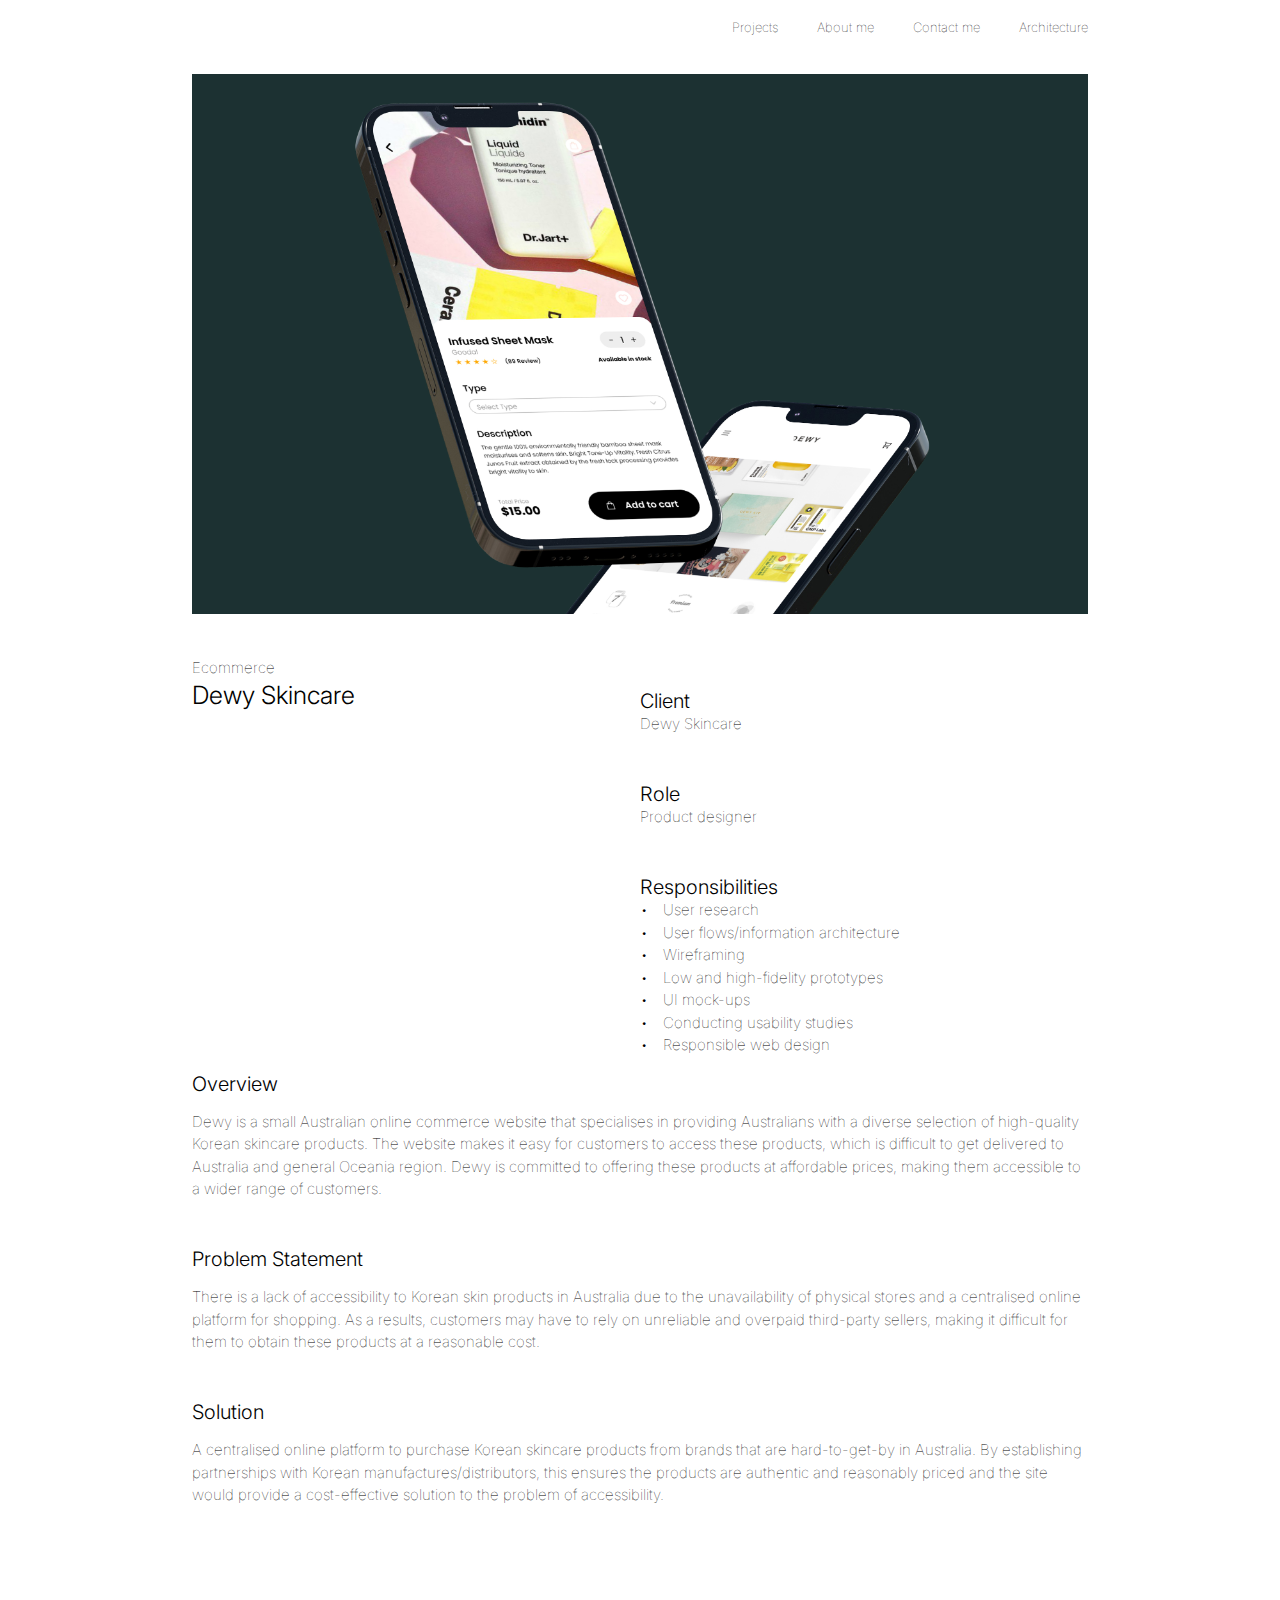
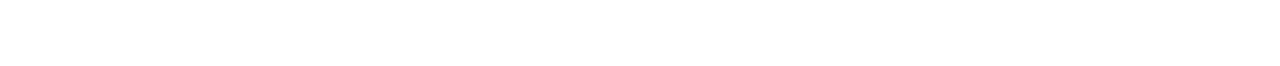
==== dewykit.html @ 4bdb8b80 "update" ====
<!DOCTYPE html>
<html lang="en">

<head>

    <!-- Google tag (gtag.js) --> <script async src="https://www.googletagmanager.com/gtag/js?id=G-XS6VM970KS"></script> <script>   window.dataLayer = window.dataLayer || [];   function gtag(){dataLayer.push(arguments);}   gtag('js', new Date());   gtag('config', 'G-XS6VM970KS'); </script>

    <link rel="icon" href="images/Favicon.png">
    <meta charset="UTF-8" />
    <meta http-equiv="X-UA-Compatible" content="IE=edge" />
    <meta name="viewport" content="width=device-width, initial-scale=1.0" /> 
	<link rel="stylesheet" type="text/css" href="css/style.css" /> 

    <title>Dewy</title>

	<div class="navicon">
		<a href="index.html#project">Projects</a>&emsp;&emsp;&emsp;<a href="index.html#about">About me</a>&emsp;&emsp;&emsp;<a href="index.html#contact">Contact me</a>&emsp;&emsp;&emsp;<a href="https://www.lilyseo.net" target="_blank">Architecture</a>
	  </div>

</head>

<style>
	 .image {
        background-image: url('images/banner 1.jpg');
        background-size: cover;
		background-position: center;
		background-attachment: fixed;
        width: 70vw;
        height: 60vh;
		margin-top: 3%;
		margin-right: 15%;
		margin-bottom: 0%;
		margin-left: 15%;
      }
</style>

	
		<div class="image">
		</div>
		
		<div class="container">
			<div class="column">
				<p style="margin-bottom: 0;">Ecommerce</p>
				<h5 style="margin-top: 0;">Dewy Skincare</h5>
			</div>

			<div class="column">
				<h6 style="margin-bottom: 0;">Client</h6>
				<p style="margin-top: 0;">Dewy Skincare</p>
				<h6 style="margin-bottom: 0;">Role</h6>
				<p style="margin-top: 0;">Product designer</p>
				<h6 style="margin-bottom: 0;">Responsibilities</h6>
				<p style="margin-top: 0;">•&emsp;User research<br>
				•&emsp;User flows/information architecture<br>
				•&emsp;Wireframing<br>
				•&emsp;Low and high-fidelity prototypes<br>
				•&emsp;UI mock-ups<br>
				•&emsp;Conducting usability studies<br>
				•&emsp;Responsible web design</p>
			</div>
	
	<h6 style="margin-bottom: 0;">Overview</h6>
	<p>Dewy is a small Australian online commerce website that specialises in providing Australians with a diverse selection of high-quality Korean skincare products. The website makes it easy for customers to access these products, which is difficult to get delivered to Australia and general Oceania region. Dewy is committed to offering these products at affordable prices, making them accessible to a wider range of customers.</p>
	
	<h6 style="margin-bottom: 0;">Problem Statement</h6>
	<p>There is a lack of accessibility to Korean skin products in Australia due to the unavailability of physical stores and a centralised online platform for shopping. As a results, customers may have to rely on unreliable and overpaid third-party sellers, making it difficult for them to obtain these products at a reasonable cost.</p>

	<h6 style="margin-bottom: 0;">Solution</h6>
	<p>A centralised online platform to purchase Korean skincare products from brands that are hard-to-get-by in Australia. By establishing partnerships with Korean manufactures/distributors, this ensures the products are authentic and reasonably priced and the site would provide a cost-effective solution to the problem of accessibility.</p>

	<br>
	<br>
	<!-- <button id="see-more-btn">Read more</button> -->
	<div id="hidden-content" style="display: none;">
	
	<h6>Design Process</h6>
	<br>
	<img src="images/Design process part 1.svg" alt="Design process part 1">
	<br>
	<br>
	<br>
	
	<div class="column">
		<h6>Problem Statement</h6>
		<p>There is a lack of accessibility to Korean skin products in Australia due to the unavailability of physical stores and a centralised online platform for shopping. As a results, customers may have to rely on unreliable and overpaid third-party sellers, making it difficult for them to obtain these products at a reasonable cost.</p>
		<br>
		<br>
	</div>
	
	<div class="column">
		<h6><br></h6>
		<p><b>01</b>&emsp;Low accessibility for typical users<br>
		<b>02</b>&emsp;High cost<br>
		<b>03</b>&emsp;Inefficient methodology<br>
		</p>
	</div>

	<br clear=left>
	
	<div class="column">
		<h6>Solution</h6>
		<p>A centralised online platform to purchase Korean skincare products from brands that are hard-to-get-by in Australia. By establishing partnerships with Korean manufactures/distributors, this ensures the products are authentic and reasonably priced and the site would provide a cost-effective solution to the problem of accessibility.</p>
		<br>
		<br>
	</div>
	
	<div class="column">
		<h6><br></h6>
		<p><b>01</b>&emsp;Centralised online platform<br>
		<b>02</b>&emsp;Disintermediation for cost efficiency<br>
		<b>03</b>&emsp;Creating easy to navigate online platform<br>
		</p>
	</div>

	<br clear=left>
	
	<div class="column">
		<h6>Identifying User Typology</h6>
		<p>The team at Dewy has identified that <mark>skincare can be overwhelming for those who are new to it, or a luxury to those super busy as it requires a significant amount of time and effort to research and purchase the appropriate products</mark> for one’s specific skin types and needs. Additionally, the sheer amount of information and skincare hacks online can be confusing and make it difficult to determine the best products for the individual’s skin type and needs. In addition to the effort required to find the right skincare products, there have been reports of hazardous ingredients in some products, making it difficult for the general public to identify which products are safe to use. This adds an extra layer of concern for those who are looking to start a skincare routine or switch to new products. 
		<br>
		<br>
	</div>

	<div class="column">
		<h6>Identifying Business Market</h6>
		<p>To address the problem identified, the team at Dewy developed <mark>a subscription base service that delivers customised boxes with 7 different sheet masks to the customer’s door each month.</mark> The service includes a self-diagnosis system in the form of a quiz to help customers determine their skin type and ensure they receive the most appropriate products. This way, the customers can enjoy trying new products each month without having to spend time researching and purchasing them individually.</p>
	</div>

	<br clear=left>

	<br>
	<br>

	<h6>Direct Competitive Analysis</h6>

	<div class="column">
		<p><b>Facetory</b><p>
		<p>Facetory began their business providing subscription services of their 'mystery boxes' with Korean skincare products. The brand has grown to manufacturing their own products and collaborating with other brands since. Now, Facetory products are on the shelves of Target in America.</p>
	</div>

	<div class="column">
		<p><b>SWOT analysis</b><p>
		<p><b>S</b>&emsp;Strong market share in their niche subsection (Korean sheet masks);<br>
		<b>W</b>&emsp;Lack of variety in products offered due to their niche concentration in sheet masks;<br>
		<b>O</b>&emsp;International expansion;<br>
		<b>T</b>&emsp;Low barrier of entry.<br>
		<p><b>Key Features</b><p>
		<p>✓&emsp;Subscription boxes<br>
		✓&emsp;Skin type quiz<br>
		✓&emsp;Sheet mask collections<br>
	</div>

	<br clear=left>
	
	<br>
	<br>

	<h6>Indirect Competitive Analysis</h6>

	<div class="column">
		<p><b>Innisfree Australia</b><p>
		<p>Innisfree is a Korean cosmetic brand popular for its affordability and for its' aseptic ingredients and image. The brand being launched by the largest skincare and cosmetic company of Korea, the brand offers variety of skincare products, such as sheet masks and face cream.</p>
	</div>

	<div class="column">
		<p><b>SWOT Analysis</b><p>
		<p><b>S</b>&emsp;Globally recognised brand;<br>
		<b>W</b>&emsp;Relatively short history compared to other global competitors;<br>
		<b>O</b>&emsp;Expansion via the trends of K-beauty in social media in younger generations;<br>
		<b>T</b>&emsp;Rapid growth/development of similar brands.<br>
		<p><b>Key Features</b><p>
		<p>✓&emsp;Global physical retail stores<br>
		✓&emsp;Member-only offers<br>
		✓&emsp;Brand collaborations<br>
		✓&emsp;Online exclusive sets<br>
	</div>

	<br clear=left>
	<br>
	<br>
	
	<h6>Dewy's business market position</h6>
	<p>Dewy takes a business position learning from the Facetory's model. Dewy targets customers in Australia and New Zealand by focusing on marketing through social media platforms such as TikTok and Instagram. While Korean beauty brands Innisfree and Tony Moly have already entered the Australian market, <mark>Dewy believes that the market is still not saturated and sees an opportunity to establish a presence in the region.</mark></p>
	<br>
	<br>
	
	<h6>User Persona</h6>
	<br>

	<div class="column">
	<h4>"The constant influx of new trends and tips in skincare has made it difficult for me to navigate the market. I am looking for a simple and straightforward solution."</h4>
	</div>
	<div class="column">
	<img src="images/user-image-1.jfif" alt="User persona">
	<br>
	<br>
	<h6>Socio-demographic Information</h6>
	<p><b>Name</b>&emsp;Lucia dela Cruz<br>
	<b>Age</b>&emsp;27<br>
	<b>Relationship</b>&emsp;Single<br>
	<b>Education</b>&emsp;B.Commerce<br>
	<br>
	<h3>Professional Background</h3>
	<p><b>Occupation</b>&emsp;Full-time consultant<br>
	<b>Income</b>&emsp;70k annual<br></p>
	<br>
	<h3>User Environment</h3>
	<p><b>Location</b>&emsp;Her office/during the daily commute<br>
	<b>Device</b>&emsp;Mobile phone/laptop<br>
	<br>

	<h6>Pain Points</h6>
	<p>- Having to cross-check many different apps and websites to find specific sheet mask she is looking for.<br>
	- Wasted time due to some popular products/brands inaccessible from Australia.<br>
	- Inconvenient shipping process from overseas.</p>
	<br>
	<h3>Typical and Critical Scenarios</h3>
	<p><b>Typical</b>&emsp;I cope with work-related stress by practicing simple skincare routines during my free time. As a full-time employee, my schedule is limited. I am looking for a service that understands my needs and can provide personalised recommendations.<br>
	<b>Critical</b>&emsp;I tend to look for alternative options when a shop does not sell products in a reasonable quantity for my use, or when there is ambiguity about what I am purchasing. I prefer clarity and specificity when shopping.<br></p>
	<br>
	</div>
	<br clear=left>
	<br>
	<br>

	<h6>Design Process</h6>
	<br>
	<img src="images/Design process part 2.svg" alt="Design process part 2">
	<br>
	<br>
	<br>

	<h6>Information Architecture</h6>
	<br>
	<img src="images/Dewy-IA.svg" alt="Information Architecture">
	<br>
	<br>

	<h6>UX Laws</h6>
	<div class="column">
	<p><b>Fitts's Law</b></p>
	<img src="images/Fitts law.svg" alt="Fitts's Law">
	<br><br>
	<p>The smaller your target area is, the longer it takes the user to perform that action based on the distance/size ratio.</p>
	</div>

	<div class="column">
	<p><b>Millers's Law</b></p>
	<img src="images/Millers law.svg" alt="Miller's Law">
	<p>Display information in chunks, this way it is manageable to users to remember what they consumed.</p>
	</div>
	<br>

	<div class="column">
	<br>
	<p><b>Von Restorff Effect</b></p>
	<img src="images/Von Restorff Effect.svg" alt="Von Restorff Effect">
	<br><br>
	<p>Highlight elements like Call to Action (CTA) to stand out from the rest of the design, it's easily noticeable by user.</p>
	</div>
	
	<div class="column">
	<p><b>Jakob's Law</b></p>
	<img src="images/Jakobs Law.svg" alt="Jackob's Law">
	<br><br>
	<p>For instance think how Amazon, myntra and most of the ecommerce sites behave. They follow similar patterns, similar checkout processes most of the models are almost same. This way the user will focus on their task rather than learning new models.</p>
	</div>
	
	<br clear="left">
	<h6>Low Fidelity Wireframing</h6>
	<br>
	<img src="images/Low-fi wireframe.svg" class="img-responsive" alt="Wireframing">
	<br>
	<br>
	<h6>UI grid and considerations</h6>
	<p><b>Desktop Resolutions</b></p> 
	<br>
	<img src="images/UI Grid.svg" alt="UI systems">
	<br>
	<br>
	<br>
	<p>Using multicolumn grid, using regulated spacing system create distinctive categorised features of the website, showing the hero image/information as the initial focal point, the vector line leads the eye down to the action button and more information about the brand/products.</p>
	<br>
	<p><b>Mobile Resolutions</b></p>
	<br>
	<img src="images/UI Grid mobile.svg" class="img-responsive" alt="UI systems">
	<br>
	<br>
	<p>Studying the relationship between the user's thumb and the ease of accessibility of the screen is studied. Whilst there are other methods of holding a mobile device, this particular style is the most commonly used with compromises in the 'thumb zone'. Area is highlighted for optimal placing for any action or directory buttons.</p>
	<br>
	<h6>High Fidelity Mock-up</h6>
	<br>
	<img src="images/UI Grid 3 - hifi mobile.svg" class="img-responsive" alt="Mock-up">
	<br>
	<br>
	<p>The accessibility study shown previously of the thumb zone was used to locate action buttons and used grids to ensure the consistency in the UI, as well as to establish a clear hierarchy throughout the page.</p>
	<br>
	<div class="column">
	<h6>Reflection</h6><br>
	<p>In reflection on the Dewy project, I learned the importance of understanding the user and their needs. Through conducting the user research, I was able to gain valuable insight into the target audience's pain points and preferences. This helped inform my design decisions and ensured that the final product was user-centered. Additionally, iterating and validating my designs through prototyping and testing allowed me to gather feedback and make improvements to the user experience.<br>
	<br>I realised the importance of usability in creating the navigation intuitive ensuring that all aspect of the product are taken into consideration. One of the most important takeaways from this project was that focusing on the <mark>user and their needs has a direct correlation with sales rate. By understanding the target audience and designing a user-centered product, it will lead to increased satisfaction and a likelihood of them making a purchase. </mark>
	</p>
	</div>
	<div class="column">
	<h6>Key Takeaways</h6><br>
	<p>•&emsp;Conduct thorough user research to gain insight into the target audience's needs, wants and pain points, to inform the design decisions to ensure the final product is user-centered.<br>
	•&emsp;Use prototyping and testing to validate design decisions and gather feedback.<br>
	•&emsp;Continously gather feedback and use it to imporve the product even after the product has been launched.<br>
	</p>
	</div>
</div>

</div>

<br clear="left">

<br>
<br>
<br>
<br>
<br>

</section>

<!-- Footer section
================================================== -->
<footer>

</footer>

<!-- Javascript 
================================================== -->


</body>
</html>
---- css/style.css ----
@import url('https://fonts.googleapis.com/css2?family=Inter:wght@300;500;700&display=swap');
@import url('https://fonts.googleapis.com/css2?family=Roboto+Slab:wght@400&display=swap');

.navicon {
  padding-right: 15%;
  padding-top: 1.5%;
  display: flex;
  justify-content: flex-end;
  font-family: 'Inter', sans-serif;
  font-weight: 100;
  font-size: 13px;
  max-width: 85%;
  margin: 0 auto;
  z-index: 999;
  left: 0; /* set the left edge of the element to the left edge of the viewport */
  width: 100vw; /* set the width of the element to 100% of the viewport width */
}

.navicon a {
  text-decoration: none;
  color: #000;
}


.context {
  display: relative;
  margin-left: 15%;
  margin-right: 15%;
}

body {
  height: auto;
    width: 100vw;
    background-color: #fff;
    margin: 0rem;
    overflow-x: hidden;
  }

.container {
  margin-left: 15%;
  margin-right: 15%;
  margin-top: 0%;
}

/* font typologies */

h1 {
  color: #000;
  font-size: 14px;
  font-family: 'Inter', sans-serif;
  font-weight: 300;
}

h1:hover {
  color: #f6f6ea;
  scale: 200%
}

h2 {
  color: #000;
  font-size: 12px;
  font-family: 'Inter', sans-serif;
  font-weight: 300;
}

h3 {
  color: #000;
  font-family: 'Inter', sans-serif;
  font-weight: 100;
  font-size: 15px;
}


/* magic font */

:root {  
  --purple: rgb(122, 164, 168);
  --violet: rgb(114, 105, 187);
  --pink: rgb(173, 150, 161);
}

@keyframes background-pan {
  from {
    background-position: 0% center;
  }
  
  to {
    background-position: -200% center;
  }
}

@keyframes scale {
  from, to {
    transform: scale(0);
  }
  
  50% {
    transform: scale(1);
  }
}

@keyframes rotate {
  from {
    transform: rotate(0deg);
  }
  
  to {
    transform: rotate(180deg);
  }
}

h4 {
  color: #000;
  font-family: 'Inter', sans-serif;
  font-size: 21px;
  font-weight: 400;
}

h4 > .magic {
  display: inline-block;
  position: relative;
}

h4 > .magic > .magic-star {
  --size: clamp(20px, 1.5vw, 30px);
  
  animation: scale 700ms ease forwards;
  display: block;
  height: var(--size);
  left: var(--star-left);
  position: absolute;
  top: var(--star-top);
  width: var(--size);
}

h4 > .magic > .magic-star > svg {
  animation: rotate 5000ms linear infinite;
  display: block;
  opacity: 0.7;
}

h4 > .magic > .magic-star > svg > path {
  fill: var(--violet);
}

h4 > .magic > .magic-text {
  animation: background-pan 8s linear infinite;
  background: linear-gradient(
    to right,
    var(--purple),
    var(--violet),
    var(--pink),
    var(--purple)
  );
  background-size: 200%;
  -webkit-background-clip: text;
  -webkit-text-fill-color: transparent;
  white-space: nowrap;
}

h5 {
  color: #000;
  font-family: 'Inter', sans-serif;
  font-weight: 300;
  font-size: 25px;
}

h6 {
  color: #000;
  font-family: 'Inter', sans-serif;
  font-weight: 300;
  font-size: 20px;
}

p {
  color: #000;
  font-family: 'Inter', sans-serif;
  font-weight: 100;
  font-size: 15px;
  line-height: 1.5;
}

mark {
  color: #000;
  background-color: #d9ff00;
}

.external-link {
  text-decoration: none;
}

/* project content */

.column {
	float: left; 
	width: 45%;
  margin-top: -2%;
	margin-right: 5%;
}

section {
  min-height: 100vh;
  width: 100vw;
  position: relative;
}

@media only screen and (max-width: 800px) {

.navicon {
  display:none;
}

html, body {
  max-width: 100%;
  overflow-x: hidden;
}

 h4 {
  font-size: 1.3rem;
 }

  .column {
    width: 100%;
  }

}


/* scroll indicator */

.scroll-indicator {
  width: 40px;
  height: 60px;
  transform: scale(0.55);
  border: 1.5px solid var(--purple);
  border-radius: 50px;
  position: relative;
  box-shadow: 0px 0px 20px -5px var(--purple);
}

.scroll-indicator::before {
  content: '';
  position: absolute;
  top: .5em;
  left: 50%;
  width: 9px;
  height: 9px;
  background-color: var(--purple);
  border-radius: 50%;
  transform: translate(-50%, 0);
  animation: scrollAnim 1.8s .5s infinite ease-in;
  box-shadow: 0px 0px 20px -5px var(--purple);
}

@keyframes scrollAnim {
  0% {
    transform: translate(-50%, 0) rotateX(0);
    opacity: 0;
  }

  5% {
    opacity: .5;
  }

  15% {
    opacity: 1;
  }

  90%,
  100% {
    opacity: 0;
  }

  100% {
    transform: translate(-50%, 30px) rotateX(30deg);
  }
}

arrow down

html body [data-ca3_iconfont="ETmodules"]::before {
    font-family: "ETmodules";
}
[data-ca3_icon]::before {
    font-weight: normal;
    content: attr(data-ca3_icon);
}

.ca3-scroll-down-arrow {
	background-image: url([data-uri]);
	background-size: contain;
	background-repeat: no-repeat;
}

.ca3-scroll-down-link {
  cursor:pointer;
	height: 60px;
	width: 80px;
	margin: 0px 0 0 -40px;
	line-height: 60px;
	position: absolute;
	left: 50%;
	bottom: 0px;
	color: #FFF;
	text-align: center;
	font-size: 70px;
	z-index: 100;
	text-decoration: none;
	text-shadow: 0px 0px 3px rgba(0, 0, 0, 0.4);

	-webkit-animation: ca3_fade_move_down 2s ease-in-out infinite;
	-moz-animation:    ca3_fade_move_down 2s ease-in-out infinite;
	animation:         ca3_fade_move_down 2s ease-in-out infinite;
}


/*animated scroll arrow animation*/
@-webkit-keyframes ca3_fade_move_down {
  0%   { -webkit-transform:translate(0,-20px); opacity: 0;  }
  50%  { opacity: 1;  }
  100% { -webkit-transform:translate(0,20px); opacity: 0; }
}
@-moz-keyframes ca3_fade_move_down {
  0%   { -moz-transform:translate(0,-20px); opacity: 0;  }
  50%  { opacity: 1;  }
  100% { -moz-transform:translate(0,20px); opacity: 0; }
}
@keyframes ca3_fade_move_down {
  0%   { transform:translate(0,-20px); opacity: 0;  }
  50%  { opacity: 1;  }
  100% { transform:translate(0,20px); opacity: 0; }
}
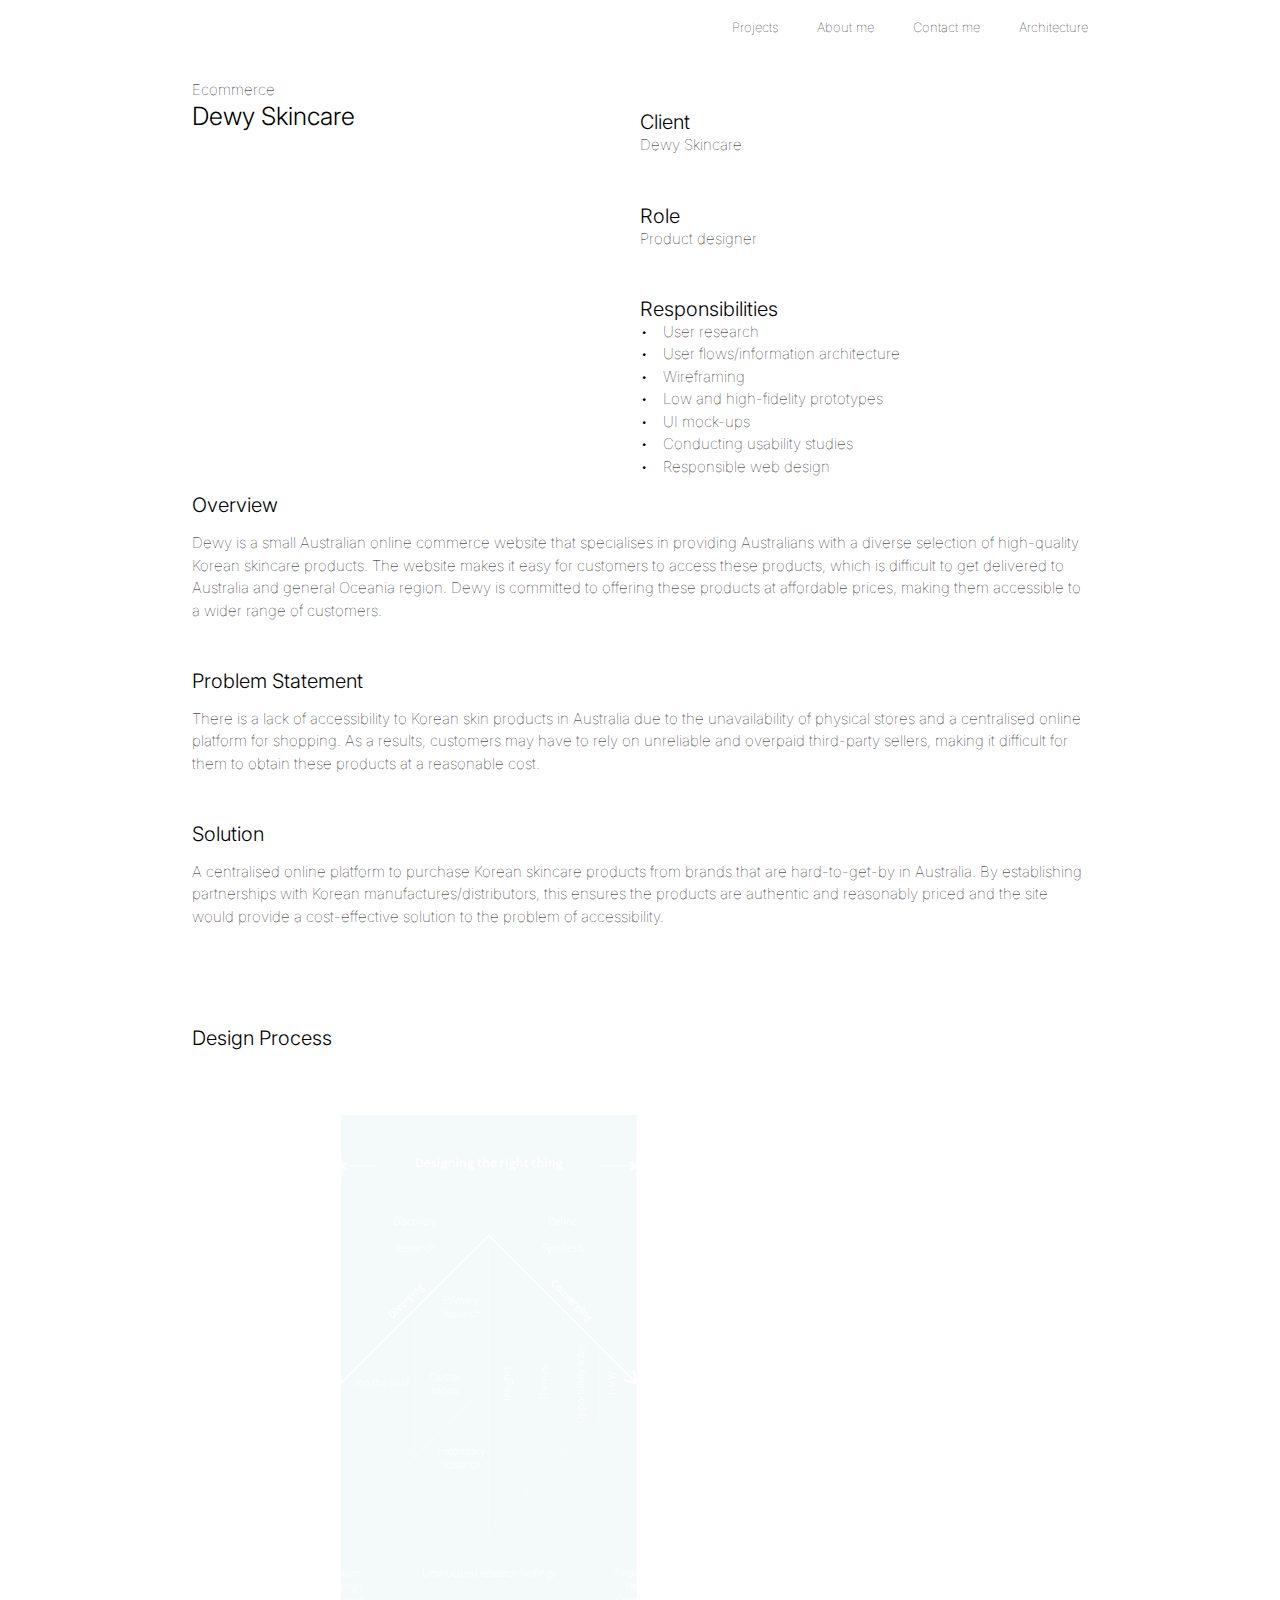
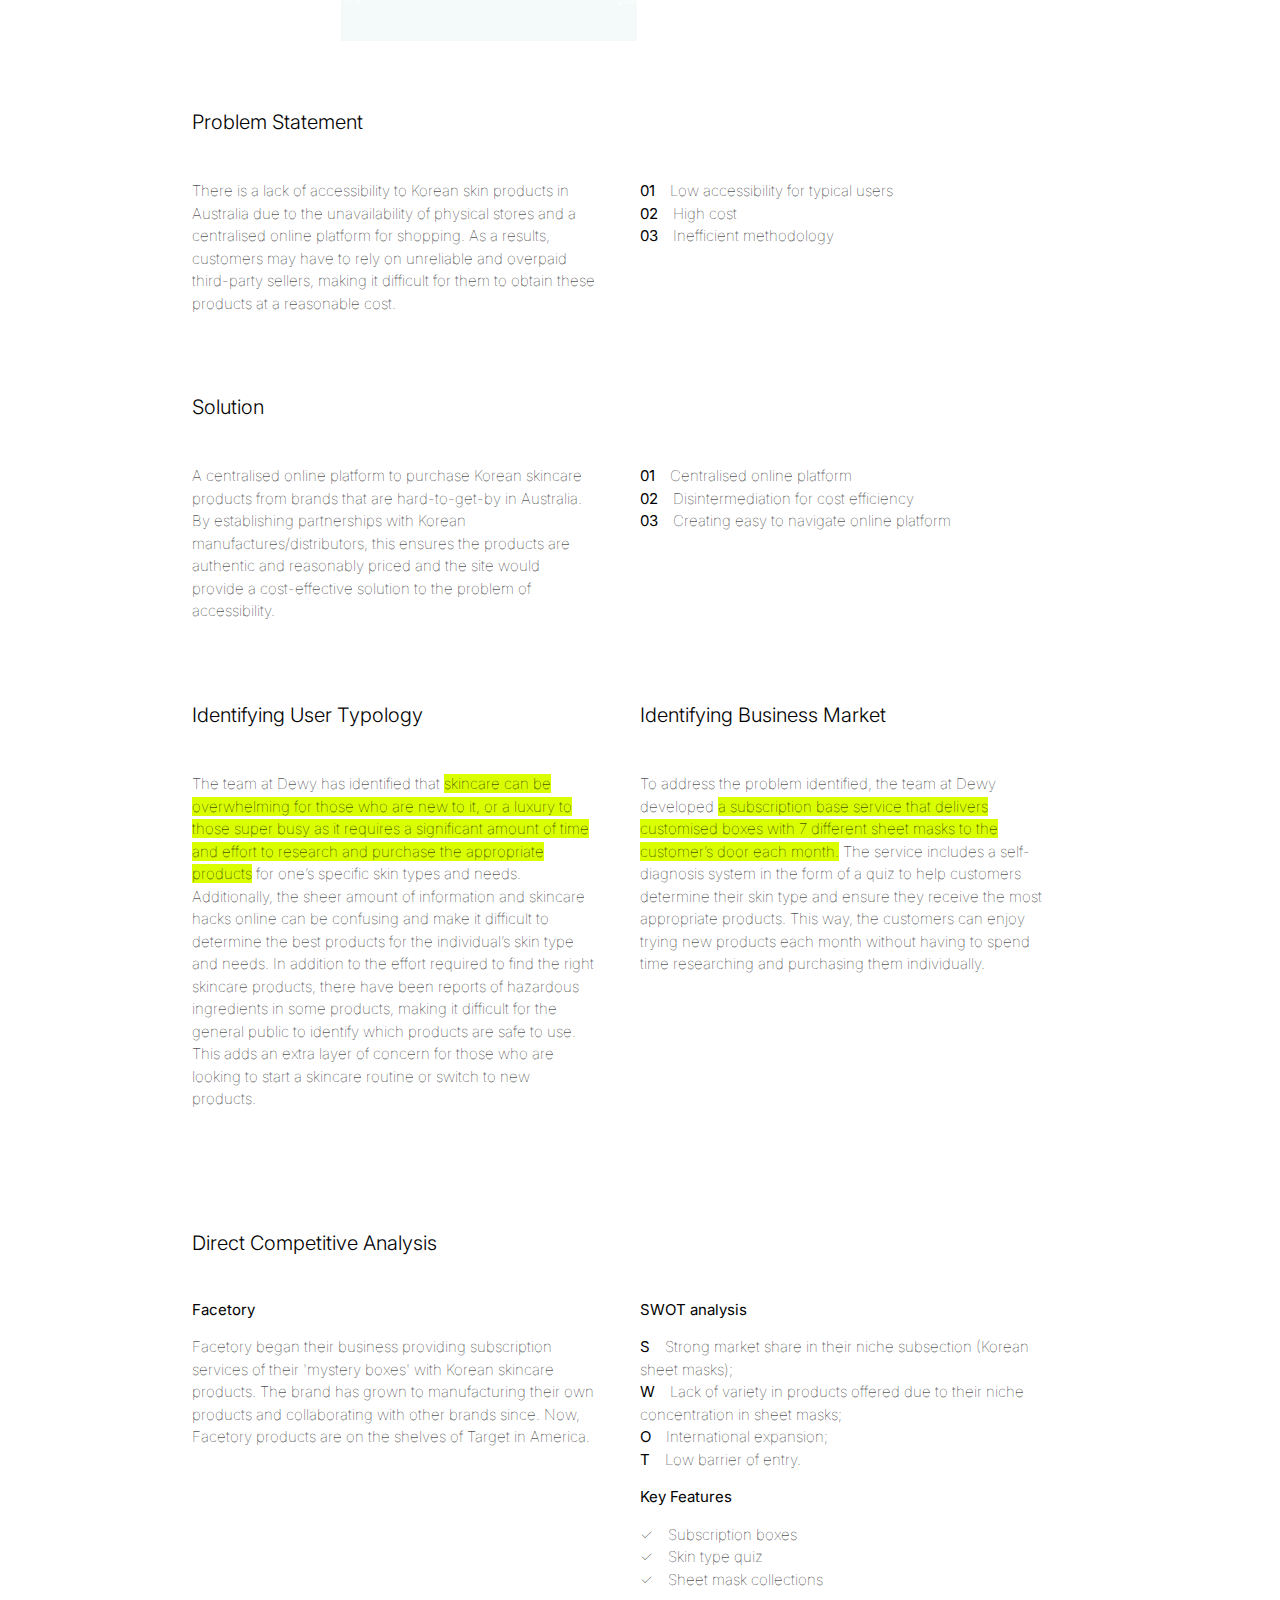
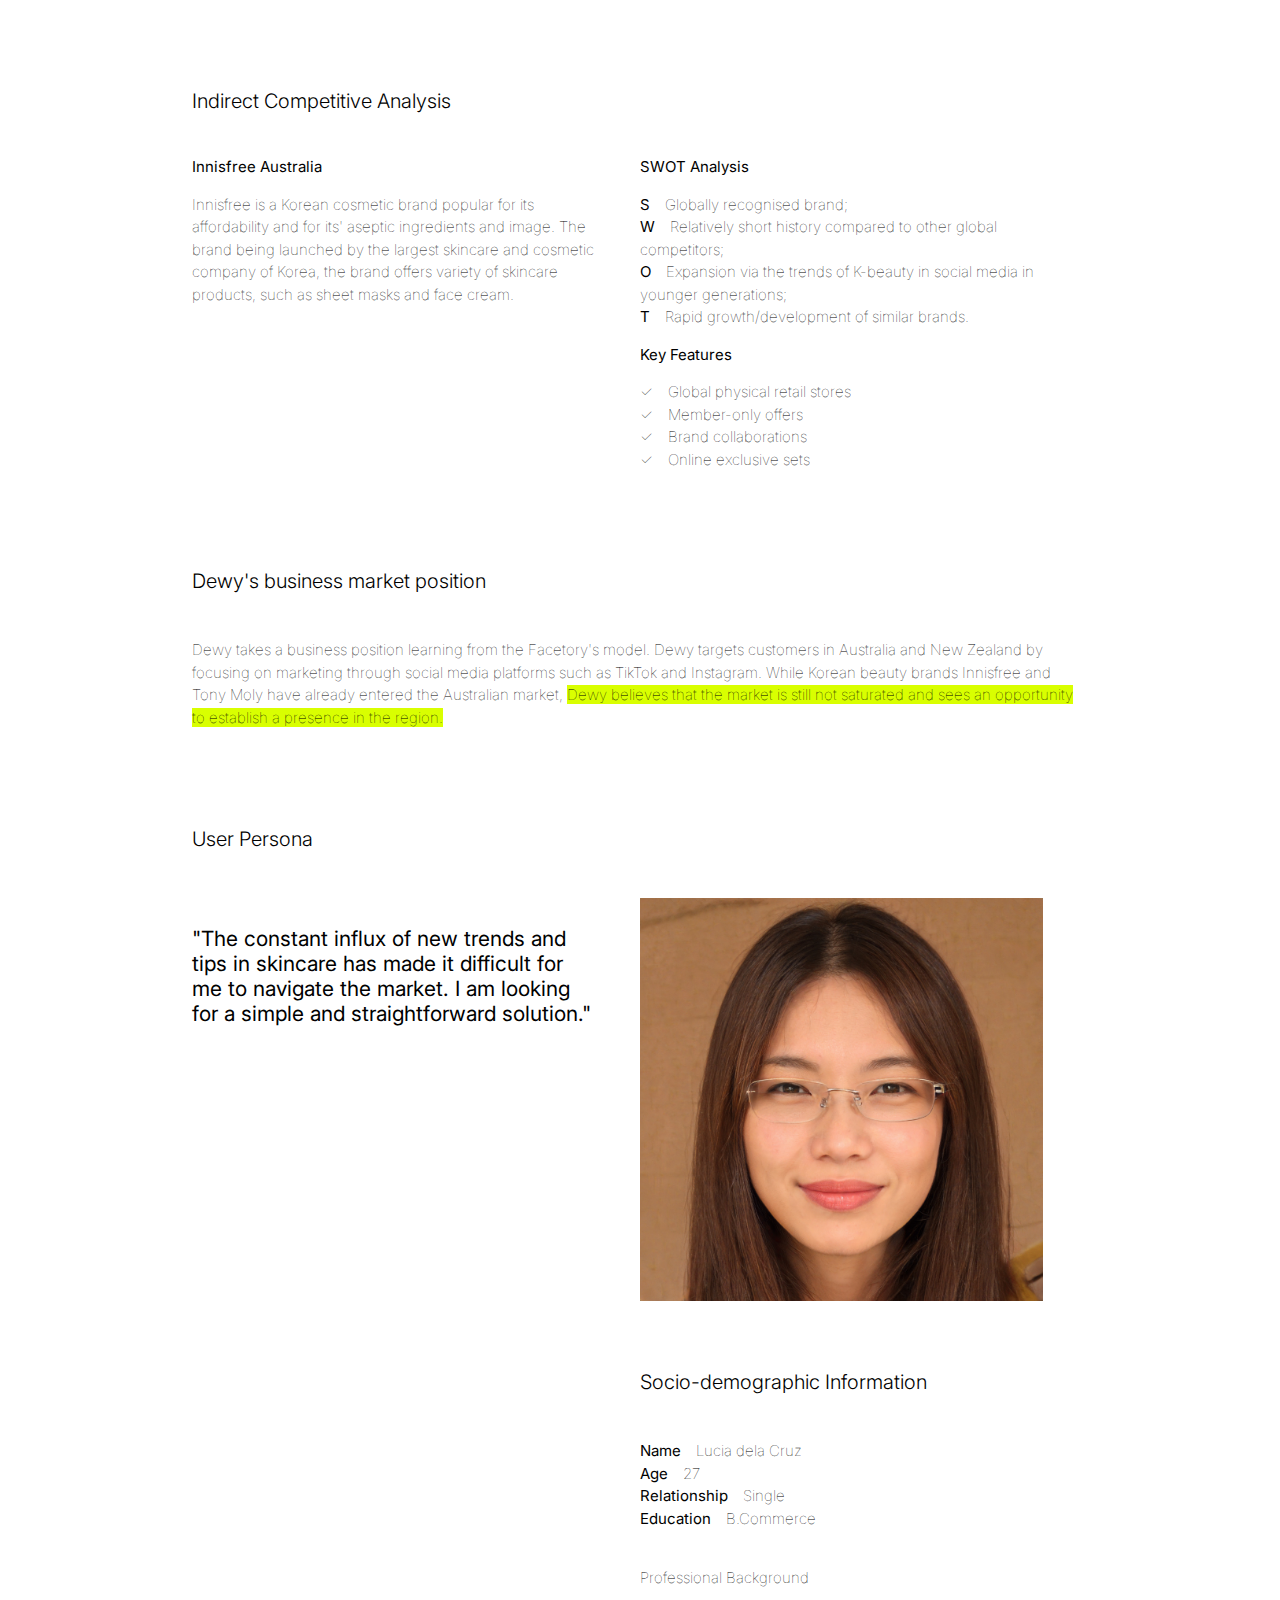
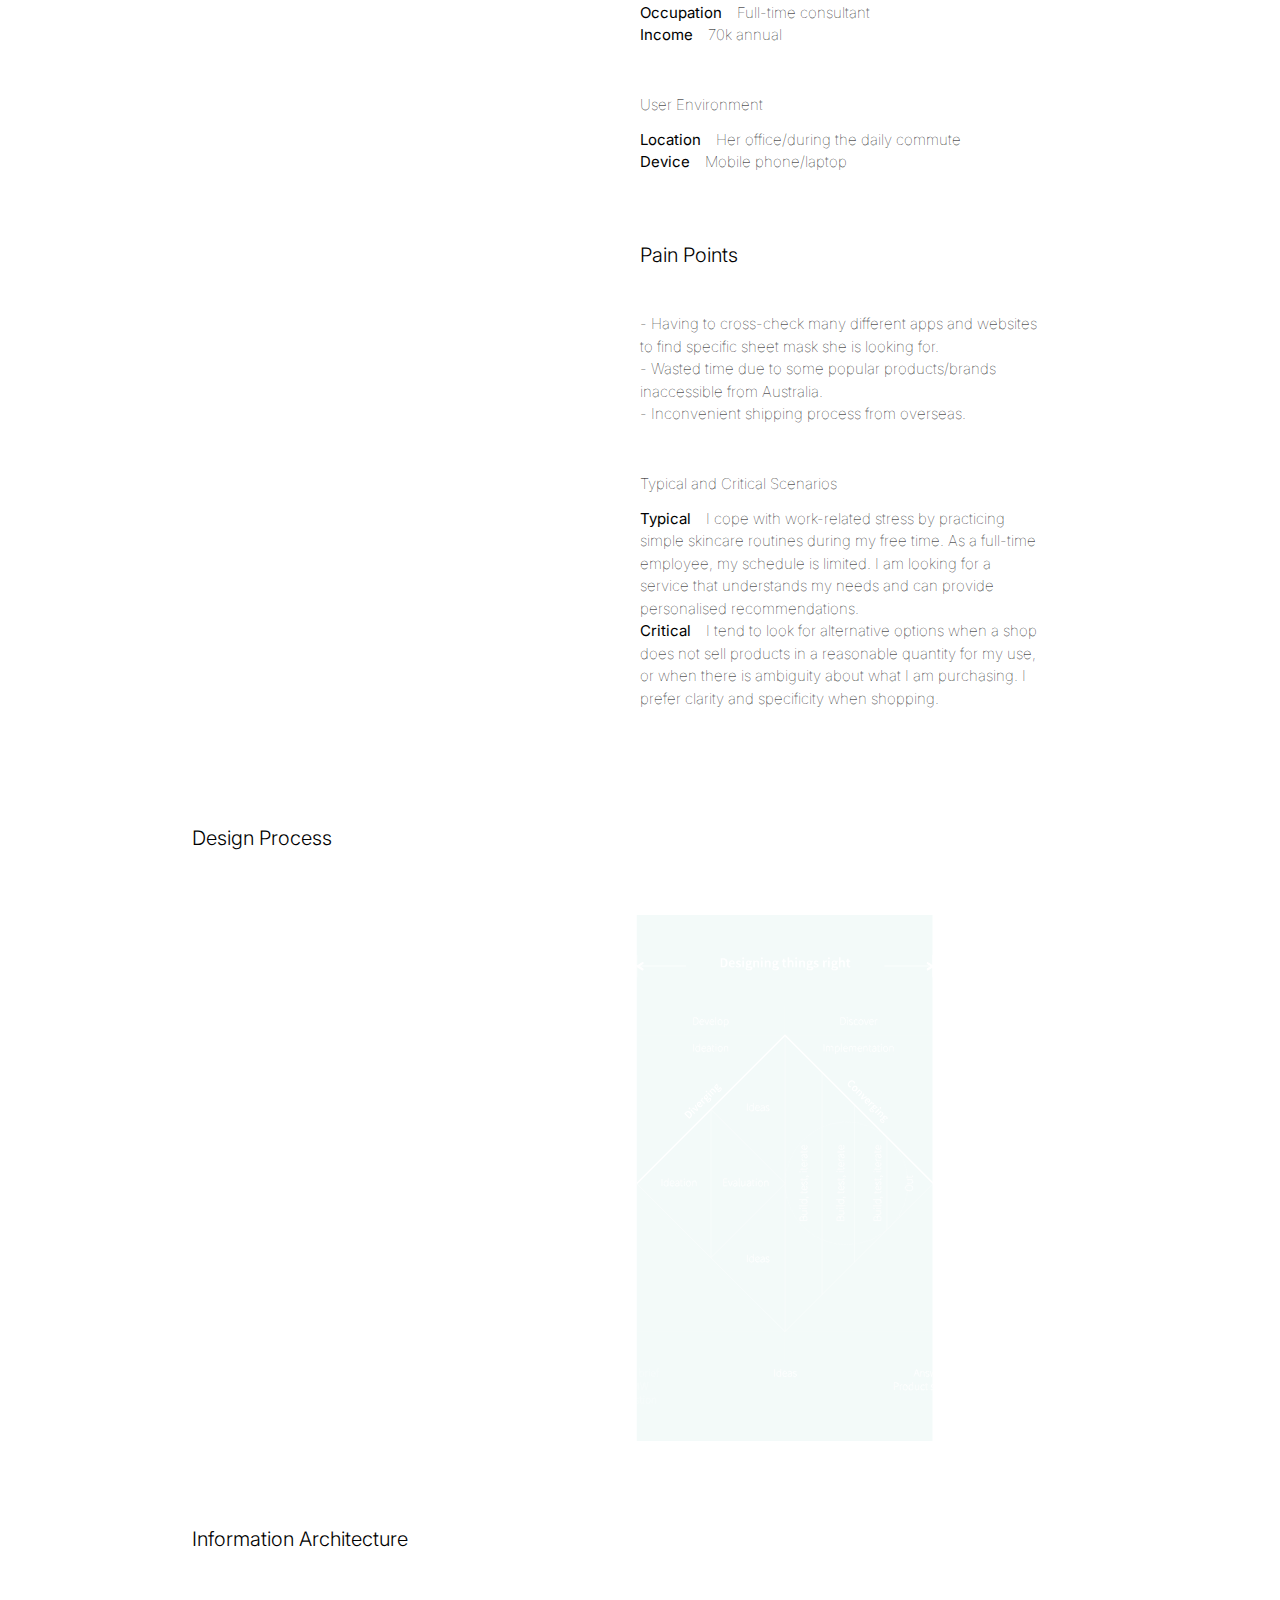
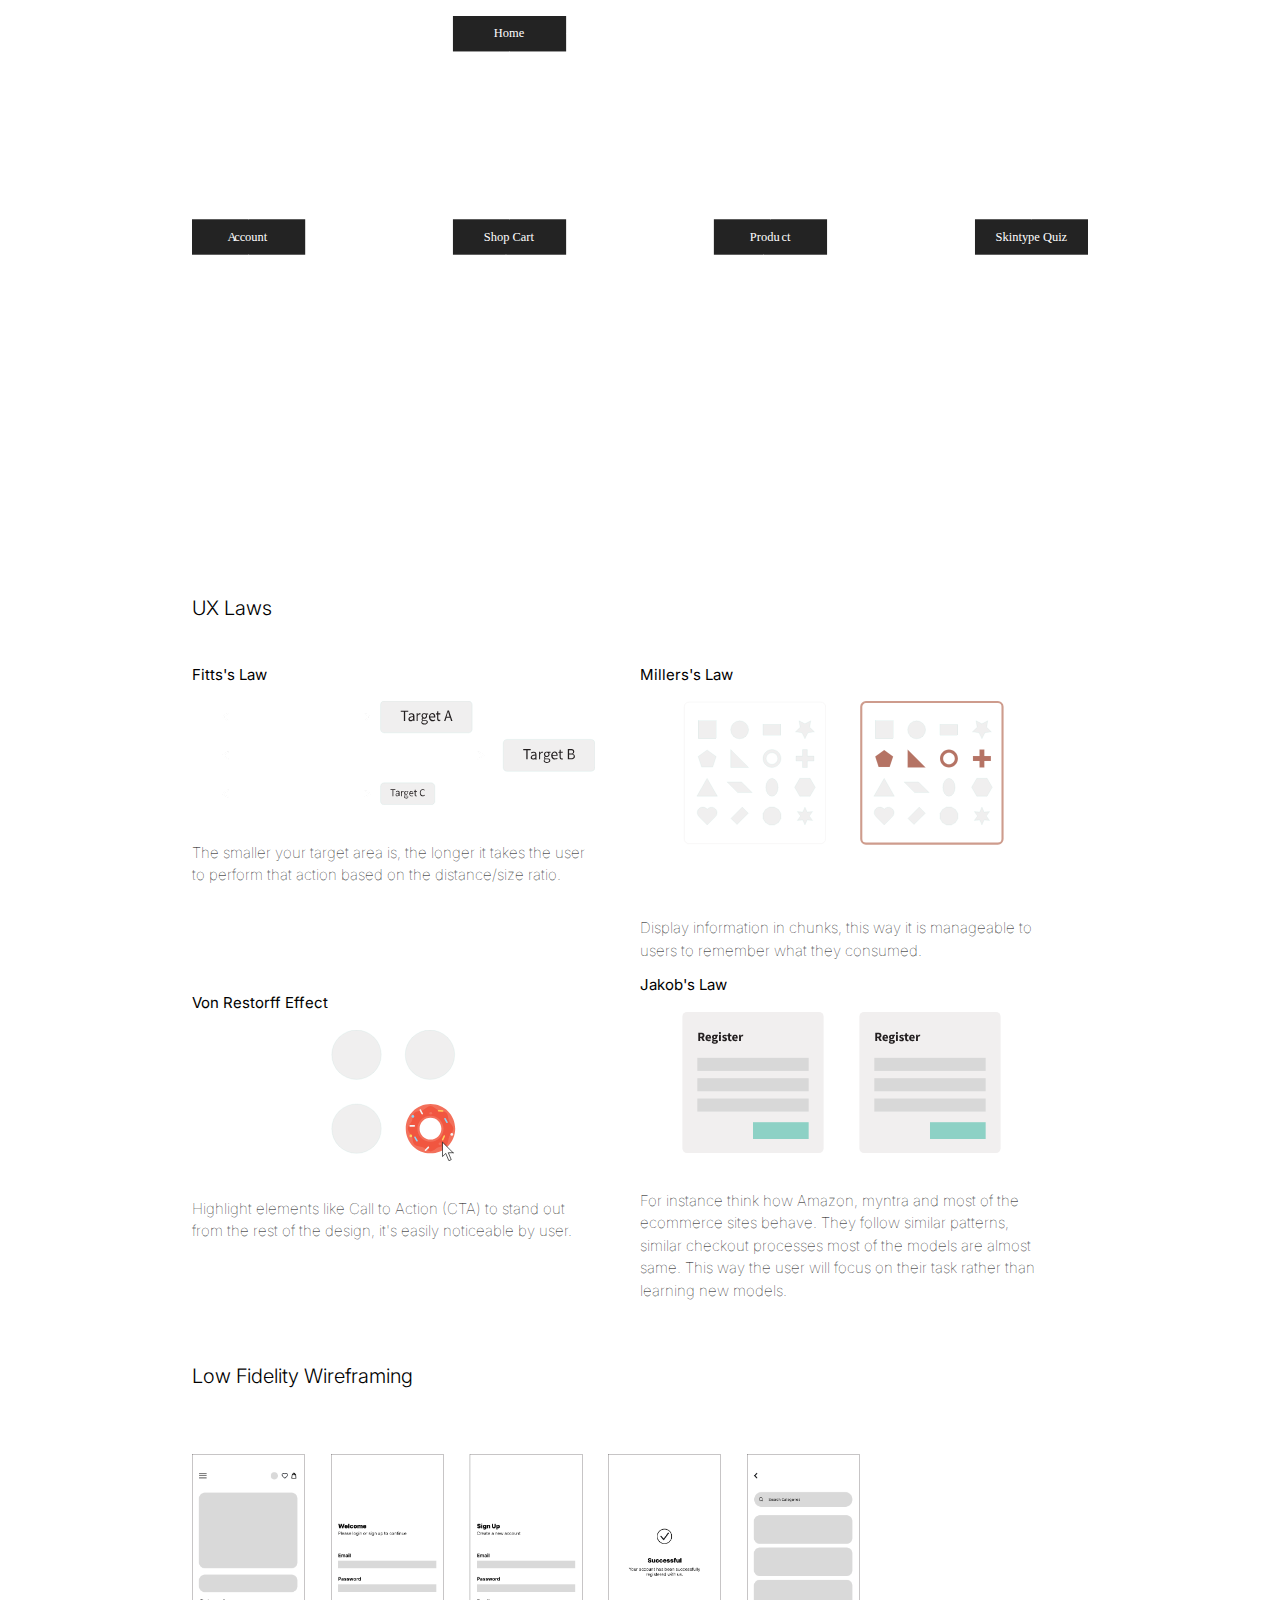
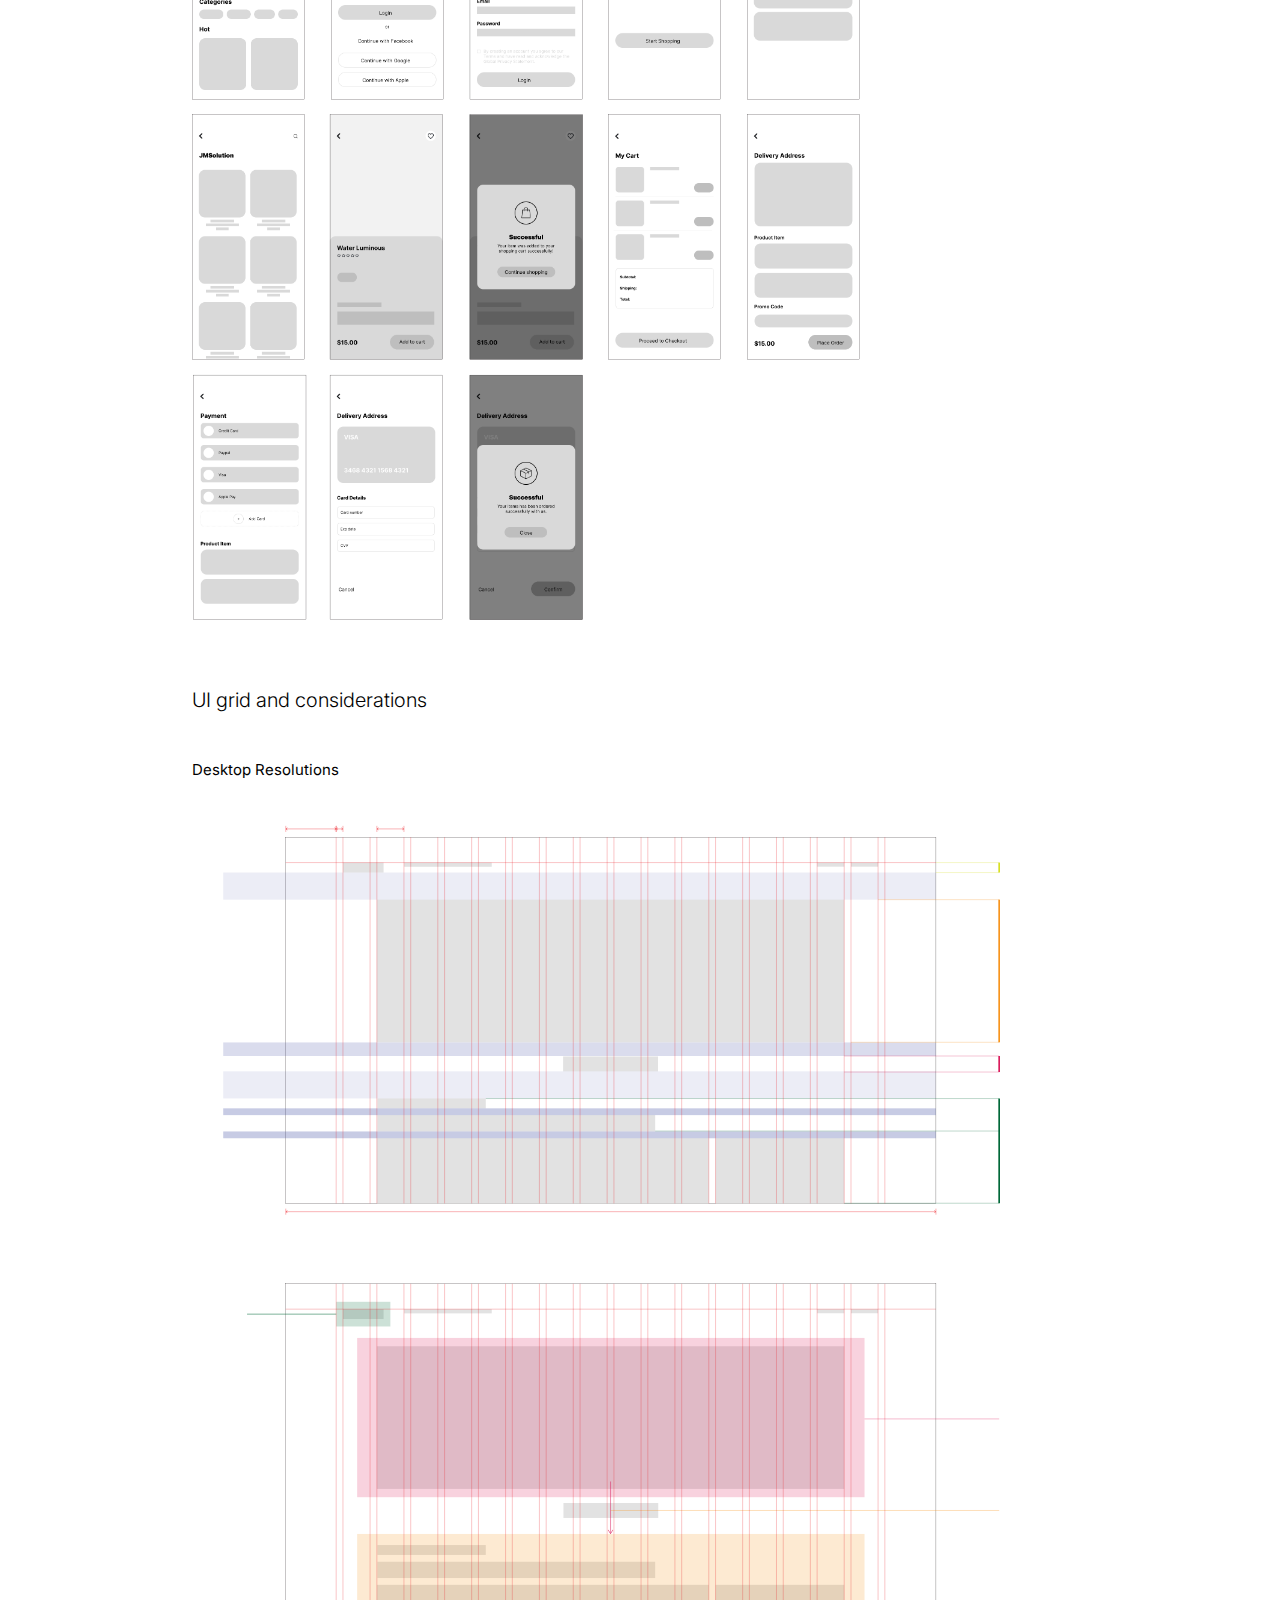
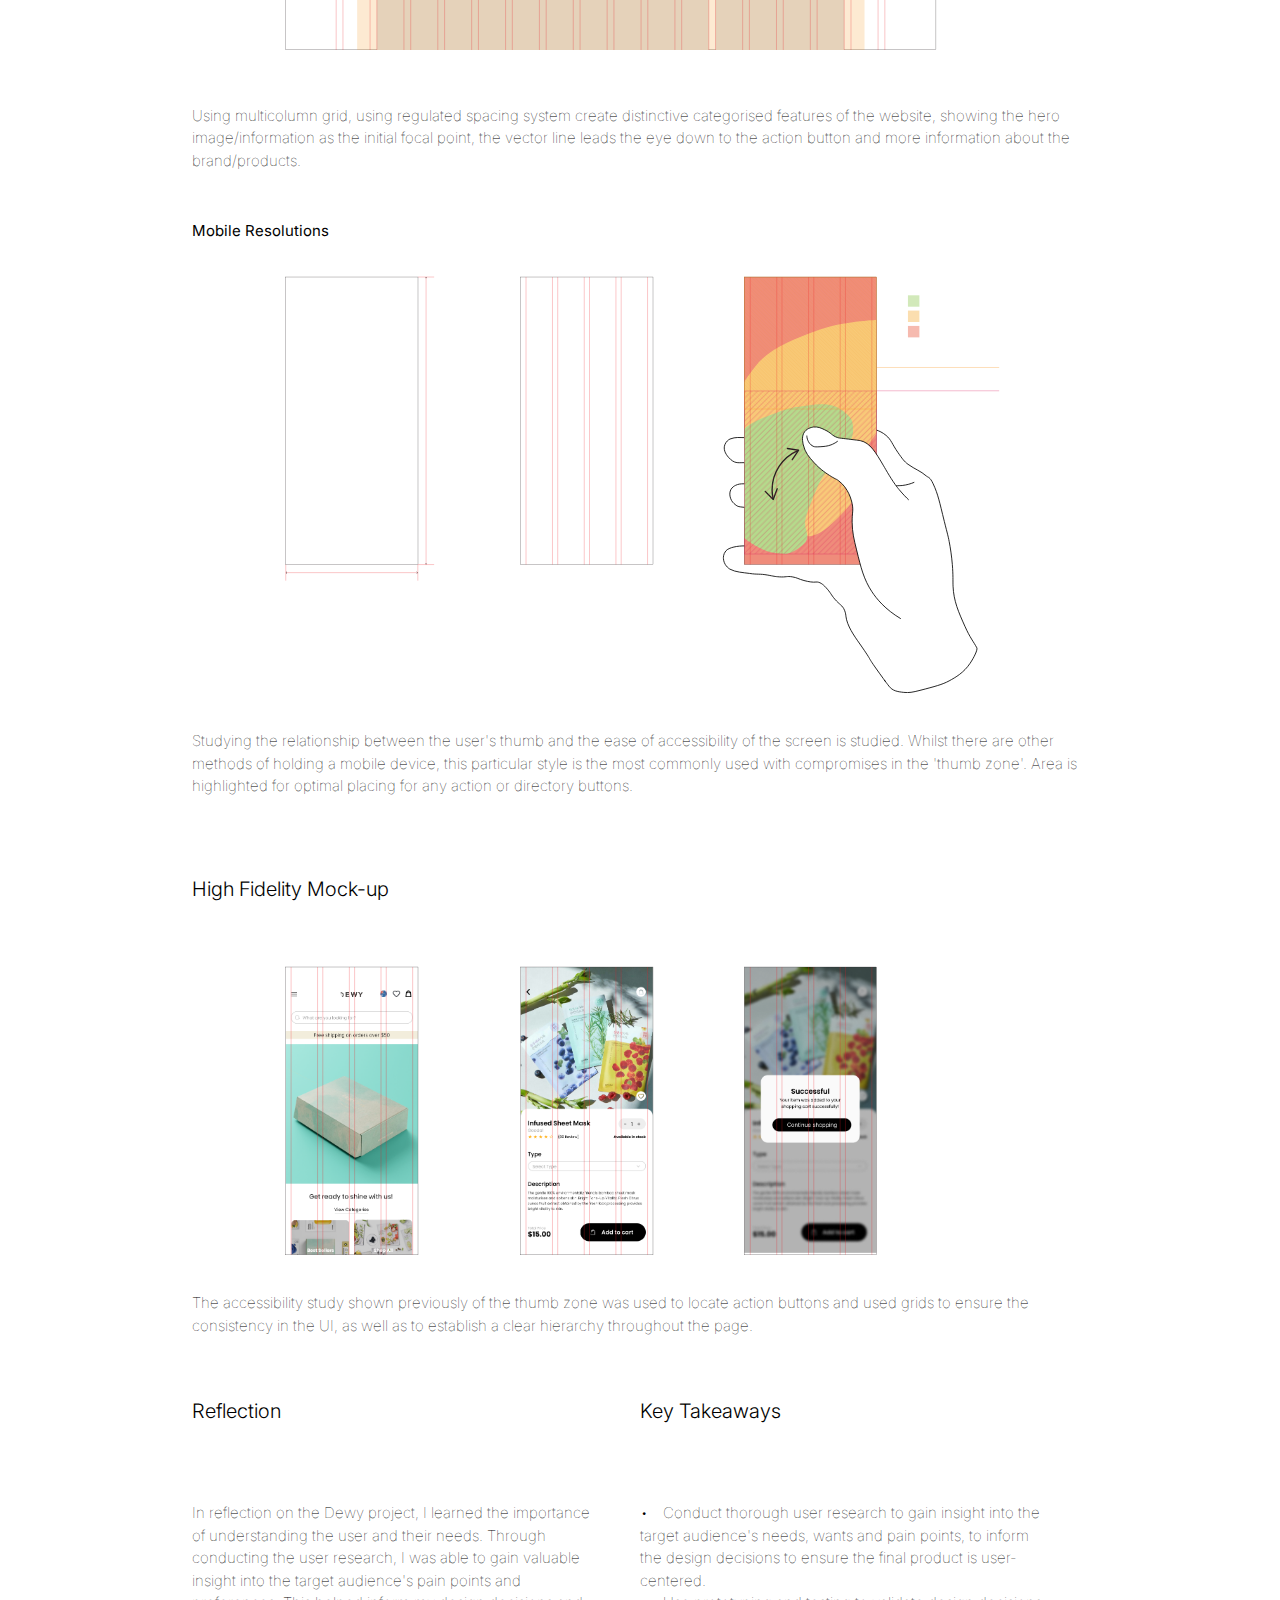
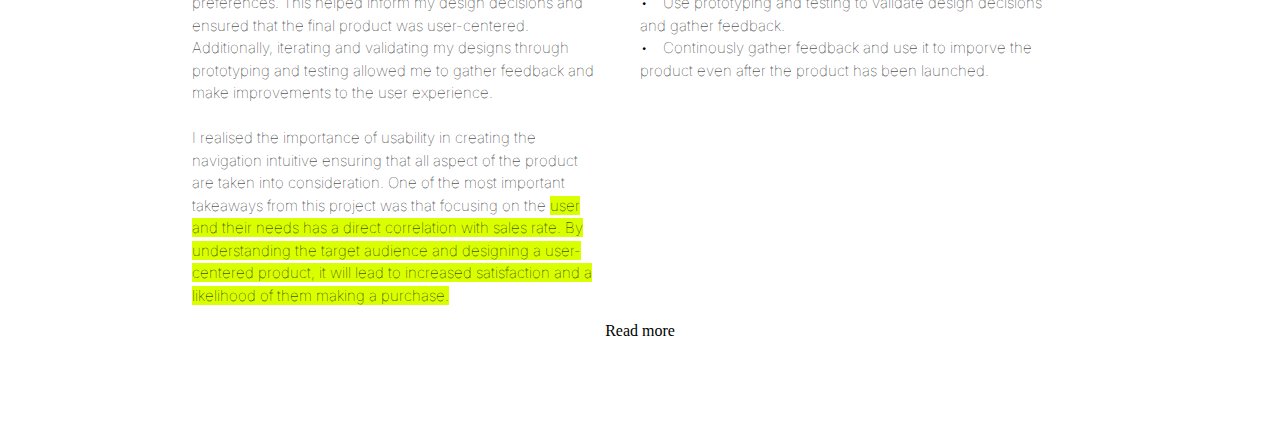
==== commit 36b8edda: "read more buttton added" ====
--- a/dewykit.html
+++ b/dewykit.html
@@ -32,13 +32,20 @@
 		margin-bottom: 0%;
 		margin-left: 15%;
       }
+
+	  img {
+		max-width: 100%; /* Set the maximum width of the image to 100% of its parent */
+		height: auto; /* Ensure that the aspect ratio of the image is maintained */
+	}
+
 </style>
 
 	
-		<div class="image">
-		</div>
+		<!-- <div class="image"></div> -->
+
 		
 		<div class="container">
+
 			<div class="column">
 				<p style="margin-bottom: 0;">Ecommerce</p>
 				<h5 style="margin-top: 0;">Dewy Skincare</h5>
@@ -70,9 +77,7 @@
 
 	<br>
 	<br>
-	<!-- <button id="see-more-btn">Read more</button> -->
-	<div id="hidden-content" style="display: none;">
-	
+	<div id="hidden-content">
 	<h6>Design Process</h6>
 	<br>
 	<img src="images/Design process part 1.svg" alt="Design process part 1">
@@ -309,8 +314,13 @@
 	</p>
 	</div>
 </div>
-
 </div>
+</div>
+
+<br clear="left">
+<center>
+<div class="see-more-button" onclick="toggleContent()">Read more</div>
+</center>
 
 <br clear="left">
 
@@ -330,7 +340,22 @@
 
 <!-- Javascript 
 ================================================== -->
-
+<body>
+
+	<script>
+
+		function toggleContent() {
+			var content = document.getElementById("hidden-content");
+			var button = document.querySelector('.see-more-button');
+			if (content.style.display === "none") {
+				content.style.display = "block";
+				button.textContent = "Collapse";
+			} else {
+				content.style.display = "none";
+				button.textContent = "Read more";
+			}
+		}
+	</script>
 
 </body>
 </html>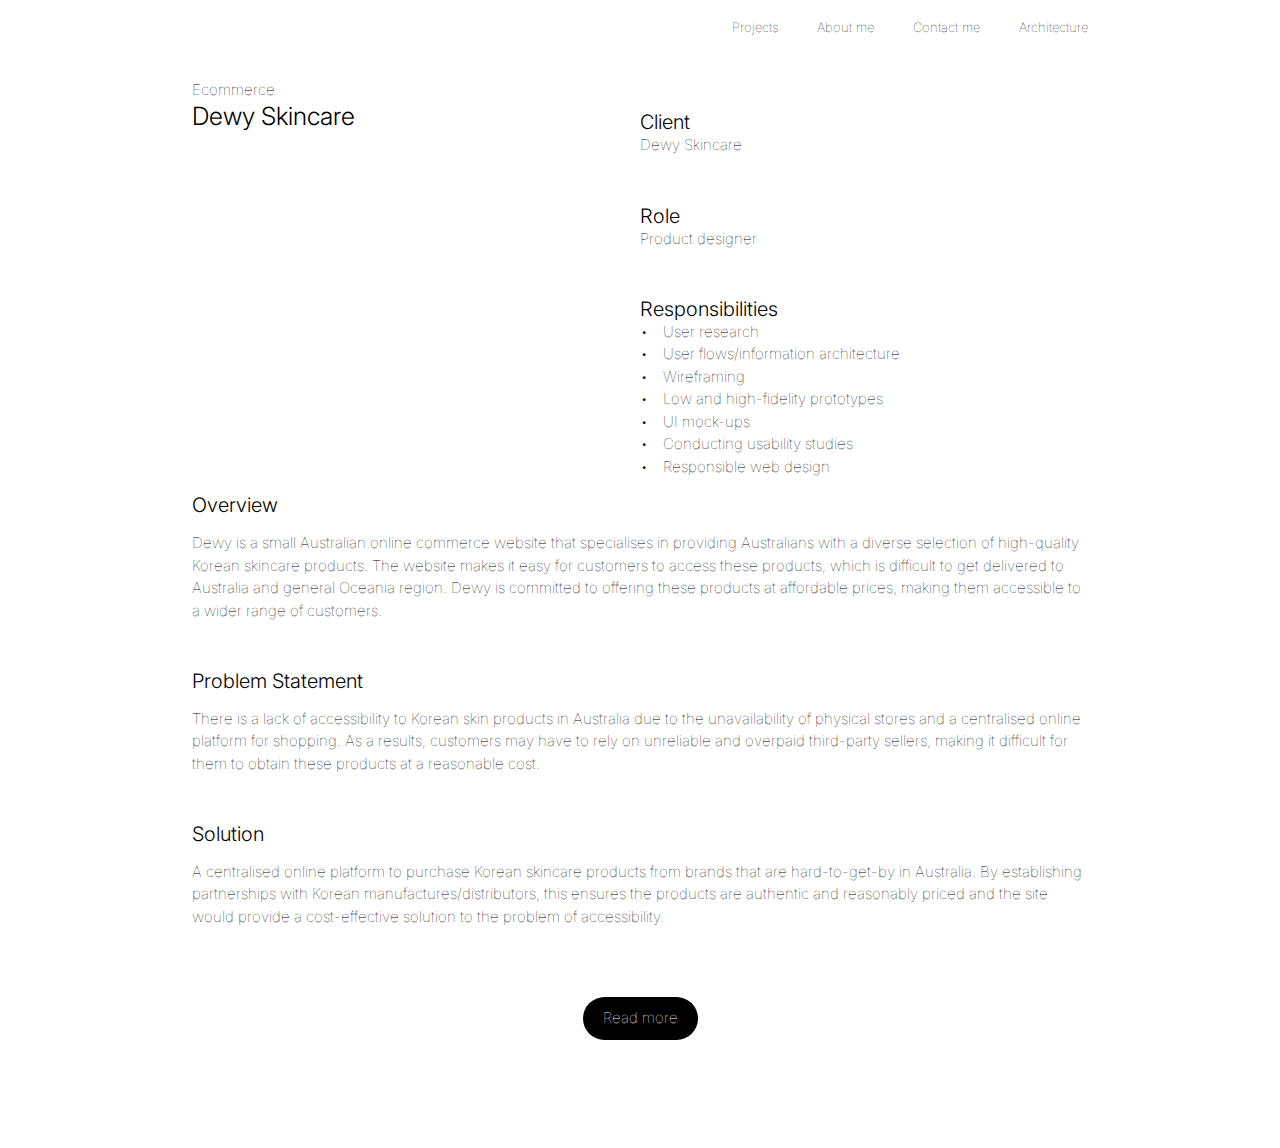
==== commit 4e9ee2fd: "button" ====
--- a/dewykit.html
+++ b/dewykit.html
@@ -321,7 +321,6 @@
 <center>
 <div class="see-more-button" onclick="toggleContent()">Read more</div>
 </center>
-
 <br clear="left">
 
 <br>
--- a/css/style.css
+++ b/css/style.css
@@ -329,4 +329,22 @@
   0%   { transform:translate(0,-20px); opacity: 0;  }
   50%  { opacity: 1;  }
   100% { transform:translate(0,20px); opacity: 0; }
+}
+
+#hidden-content {
+  display: none;
+}
+
+.see-more-button {
+  display: inline-block;
+  padding: 10px 20px;
+  background-color: #000;
+  color: #fff;
+  border-radius: 50px;
+  font-weight: bold;
+  cursor: pointer;
+  font-family: 'Inter', sans-serif;
+  font-weight: 100;
+  font-size: 15px;
+  line-height: 1.5;
 }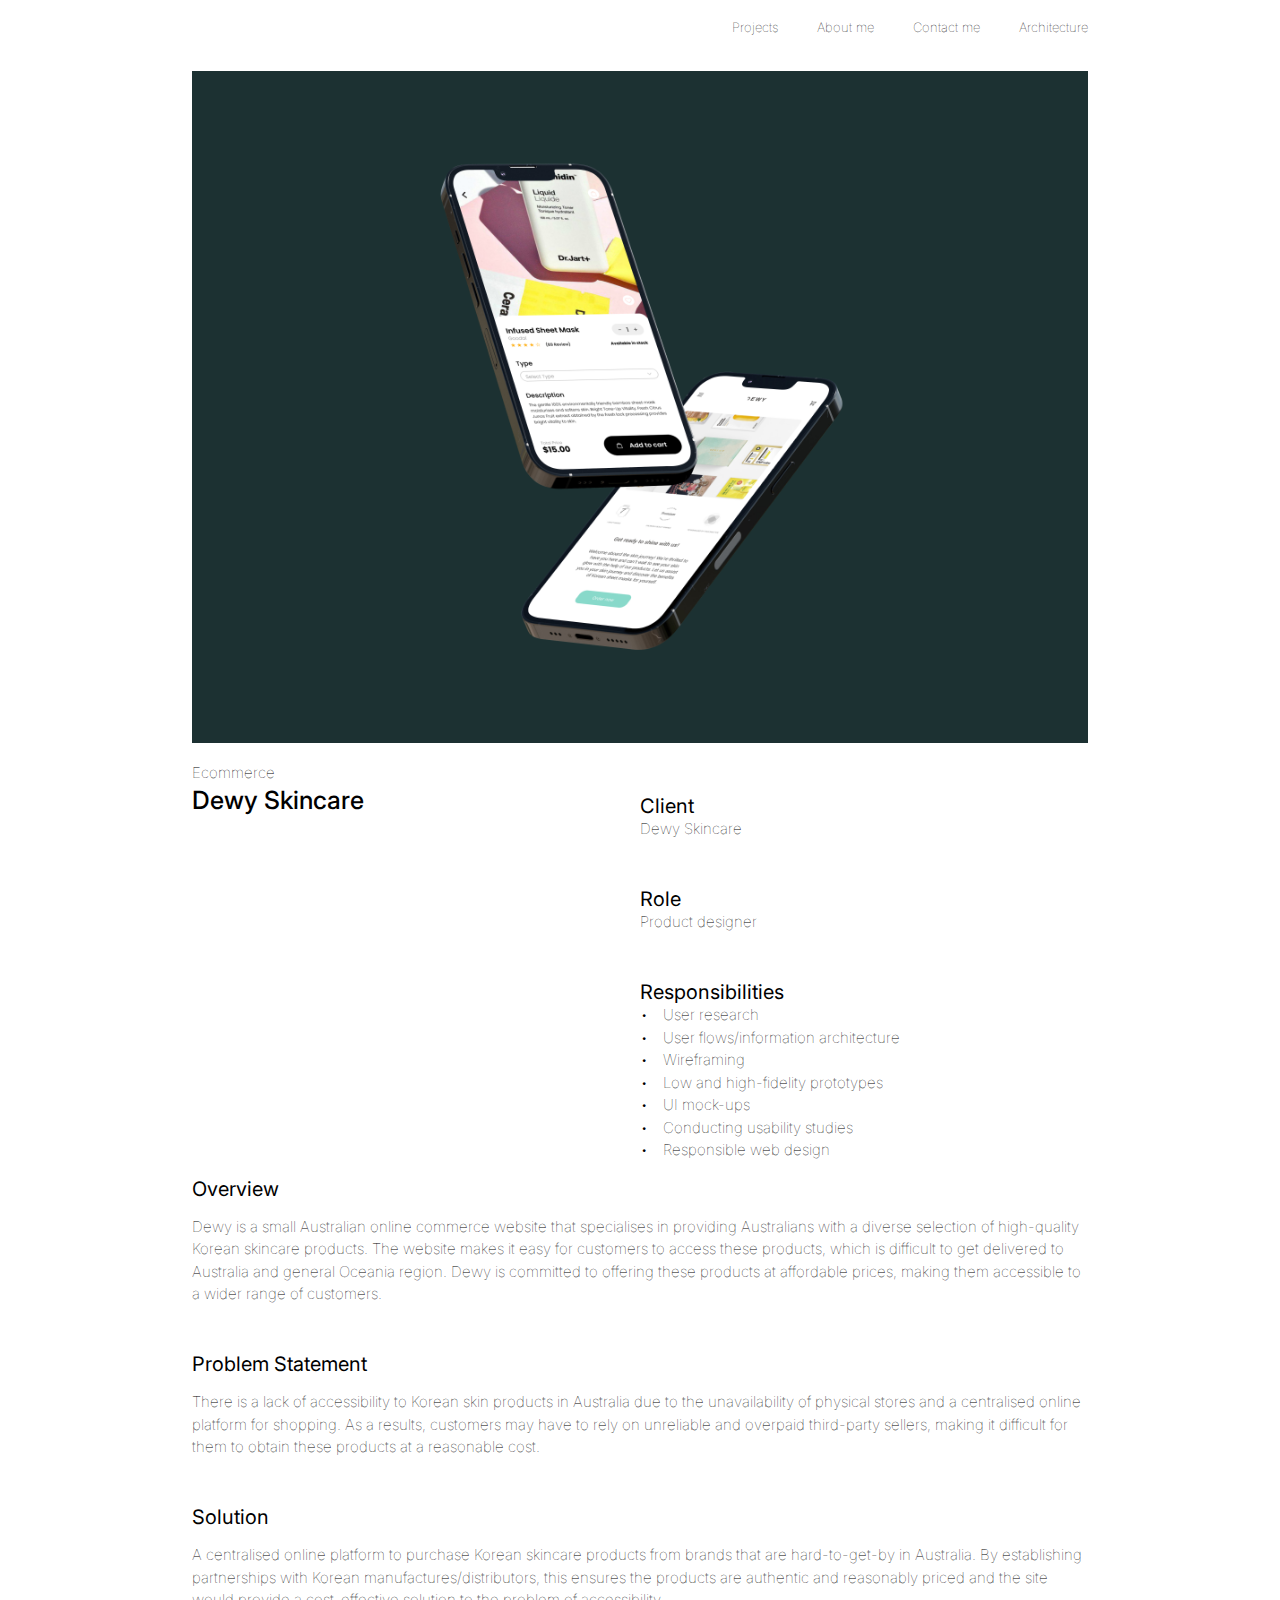
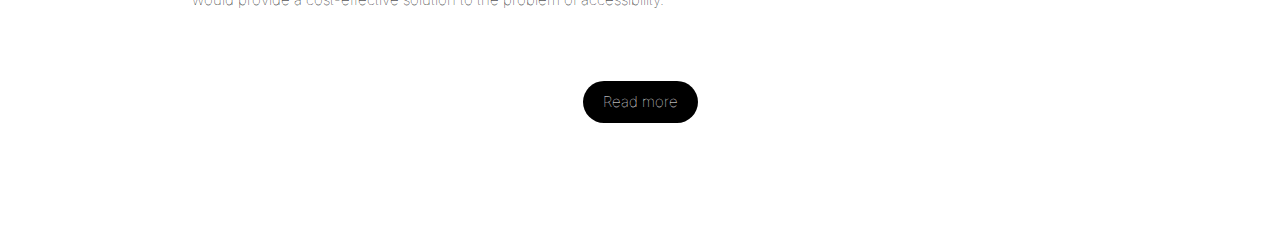
==== commit e753c547: "general update" ====
--- a/dewykit.html
+++ b/dewykit.html
@@ -45,12 +45,18 @@
 
 		
 		<div class="container">
-
-			<div class="column">
+			<br>
+			<br>
+
+				<img src="images/banner 1.jpg">
+<br>
+<br>
+
+<div class="column">
 				<p style="margin-bottom: 0;">Ecommerce</p>
 				<h5 style="margin-top: 0;">Dewy Skincare</h5>
+
 			</div>
-
 			<div class="column">
 				<h6 style="margin-bottom: 0;">Client</h6>
 				<p style="margin-top: 0;">Dewy Skincare</p>
@@ -65,6 +71,8 @@
 				•&emsp;Conducting usability studies<br>
 				•&emsp;Responsible web design</p>
 			</div>
+
+
 	
 	<h6 style="margin-bottom: 0;">Overview</h6>
 	<p>Dewy is a small Australian online commerce website that specialises in providing Australians with a diverse selection of high-quality Korean skincare products. The website makes it easy for customers to access these products, which is difficult to get delivered to Australia and general Oceania region. Dewy is committed to offering these products at affordable prices, making them accessible to a wider range of customers.</p>
@@ -78,12 +86,7 @@
 	<br>
 	<br>
 	<div id="hidden-content">
-	<h6>Design Process</h6>
-	<br>
-	<img src="images/Design process part 1.svg" alt="Design process part 1">
-	<br>
-	<br>
-	<br>
+
 	
 	<div class="column">
 		<h6>Problem Statement</h6>
@@ -190,15 +193,11 @@
 	<br>
 	
 	<h6>User Persona</h6>
-	<br>
-
-	<div class="column">
-	<h4>"The constant influx of new trends and tips in skincare has made it difficult for me to navigate the market. I am looking for a simple and straightforward solution."</h4>
-	</div>
-	<div class="column">
-	<img src="images/user-image-1.jfif" alt="User persona">
-	<br>
-	<br>
+	<!-- <img src="images/user-image-1.jfif" alt="User persona"> -->
+	<h6>"The constant influx of new trends and tips in skincare has made it difficult for me to navigate the market. I am looking for a simple and straightforward solution."</h6>
+
+
+
 	<h6>Socio-demographic Information</h6>
 	<p><b>Name</b>&emsp;Lucia dela Cruz<br>
 	<b>Age</b>&emsp;27<br>
@@ -212,7 +211,7 @@
 	<h3>User Environment</h3>
 	<p><b>Location</b>&emsp;Her office/during the daily commute<br>
 	<b>Device</b>&emsp;Mobile phone/laptop<br>
-	<br>
+
 
 	<h6>Pain Points</h6>
 	<p>- Having to cross-check many different apps and websites to find specific sheet mask she is looking for.<br>
@@ -223,17 +222,10 @@
 	<p><b>Typical</b>&emsp;I cope with work-related stress by practicing simple skincare routines during my free time. As a full-time employee, my schedule is limited. I am looking for a service that understands my needs and can provide personalised recommendations.<br>
 	<b>Critical</b>&emsp;I tend to look for alternative options when a shop does not sell products in a reasonable quantity for my use, or when there is ambiguity about what I am purchasing. I prefer clarity and specificity when shopping.<br></p>
 	<br>
-	</div>
-	<br clear=left>
-	<br>
-	<br>
-
-	<h6>Design Process</h6>
-	<br>
-	<img src="images/Design process part 2.svg" alt="Design process part 2">
-	<br>
-	<br>
-	<br>
+
+	<br>
+	<br>
+
 
 	<h6>Information Architecture</h6>
 	<br>
@@ -277,29 +269,10 @@
 	<img src="images/Low-fi wireframe.svg" class="img-responsive" alt="Wireframing">
 	<br>
 	<br>
-	<h6>UI grid and considerations</h6>
-	<p><b>Desktop Resolutions</b></p> 
-	<br>
-	<img src="images/UI Grid.svg" alt="UI systems">
-	<br>
-	<br>
-	<br>
-	<p>Using multicolumn grid, using regulated spacing system create distinctive categorised features of the website, showing the hero image/information as the initial focal point, the vector line leads the eye down to the action button and more information about the brand/products.</p>
-	<br>
-	<p><b>Mobile Resolutions</b></p>
-	<br>
-	<img src="images/UI Grid mobile.svg" class="img-responsive" alt="UI systems">
-	<br>
-	<br>
-	<p>Studying the relationship between the user's thumb and the ease of accessibility of the screen is studied. Whilst there are other methods of holding a mobile device, this particular style is the most commonly used with compromises in the 'thumb zone'. Area is highlighted for optimal placing for any action or directory buttons.</p>
-	<br>
-	<h6>High Fidelity Mock-up</h6>
-	<br>
-	<img src="images/UI Grid 3 - hifi mobile.svg" class="img-responsive" alt="Mock-up">
-	<br>
-	<br>
-	<p>The accessibility study shown previously of the thumb zone was used to locate action buttons and used grids to ensure the consistency in the UI, as well as to establish a clear hierarchy throughout the page.</p>
-	<br>
+
+	<h6>UI Design</h6>
+	<img src="images/Jakobs Law.svg" alt="UI Design">
+
 	<div class="column">
 	<h6>Reflection</h6><br>
 	<p>In reflection on the Dewy project, I learned the importance of understanding the user and their needs. Through conducting the user research, I was able to gain valuable insight into the target audience's pain points and preferences. This helped inform my design decisions and ensured that the final product was user-centered. Additionally, iterating and validating my designs through prototyping and testing allowed me to gather feedback and make improvements to the user experience.<br>
--- a/css/style.css
+++ b/css/style.css
@@ -1,5 +1,5 @@
 @import url('https://fonts.googleapis.com/css2?family=Inter:wght@300;500;700&display=swap');
-@import url('https://fonts.googleapis.com/css2?family=Roboto+Slab:wght@400&display=swap');
+@import url('https://fonts.googleapis.com/css2?family=Oleo Script Swash Caps&display=swap"');
 
 .navicon {
   padding-right: 15%;
@@ -74,9 +74,8 @@
 /* magic font */
 
 :root {  
-  --purple: rgb(122, 164, 168);
-  --violet: rgb(114, 105, 187);
-  --pink: rgb(173, 150, 161);
+  --purple: #75a788;
+  --violet: #607191;
 }
 
 @keyframes background-pan {
@@ -111,8 +110,8 @@
 
 h4 {
   color: #000;
-  font-family: 'Inter', sans-serif;
-  font-size: 21px;
+  font-family: 'Oleo Script Swash Caps', sans-serif;
+  font-size: 35px;
   font-weight: 400;
 }
 
@@ -149,7 +148,6 @@
     to right,
     var(--purple),
     var(--violet),
-    var(--pink),
     var(--purple)
   );
   background-size: 200%;
@@ -161,14 +159,14 @@
 h5 {
   color: #000;
   font-family: 'Inter', sans-serif;
-  font-weight: 300;
+  font-weight: 500;
   font-size: 25px;
 }
 
 h6 {
   color: #000;
   font-family: 'Inter', sans-serif;
-  font-weight: 300;
+  font-weight: 400;
   font-size: 20px;
 }
 
@@ -199,7 +197,7 @@
 }
 
 section {
-  min-height: 100vh;
+  min-height: 70vh;
   width: 100vw;
   position: relative;
 }
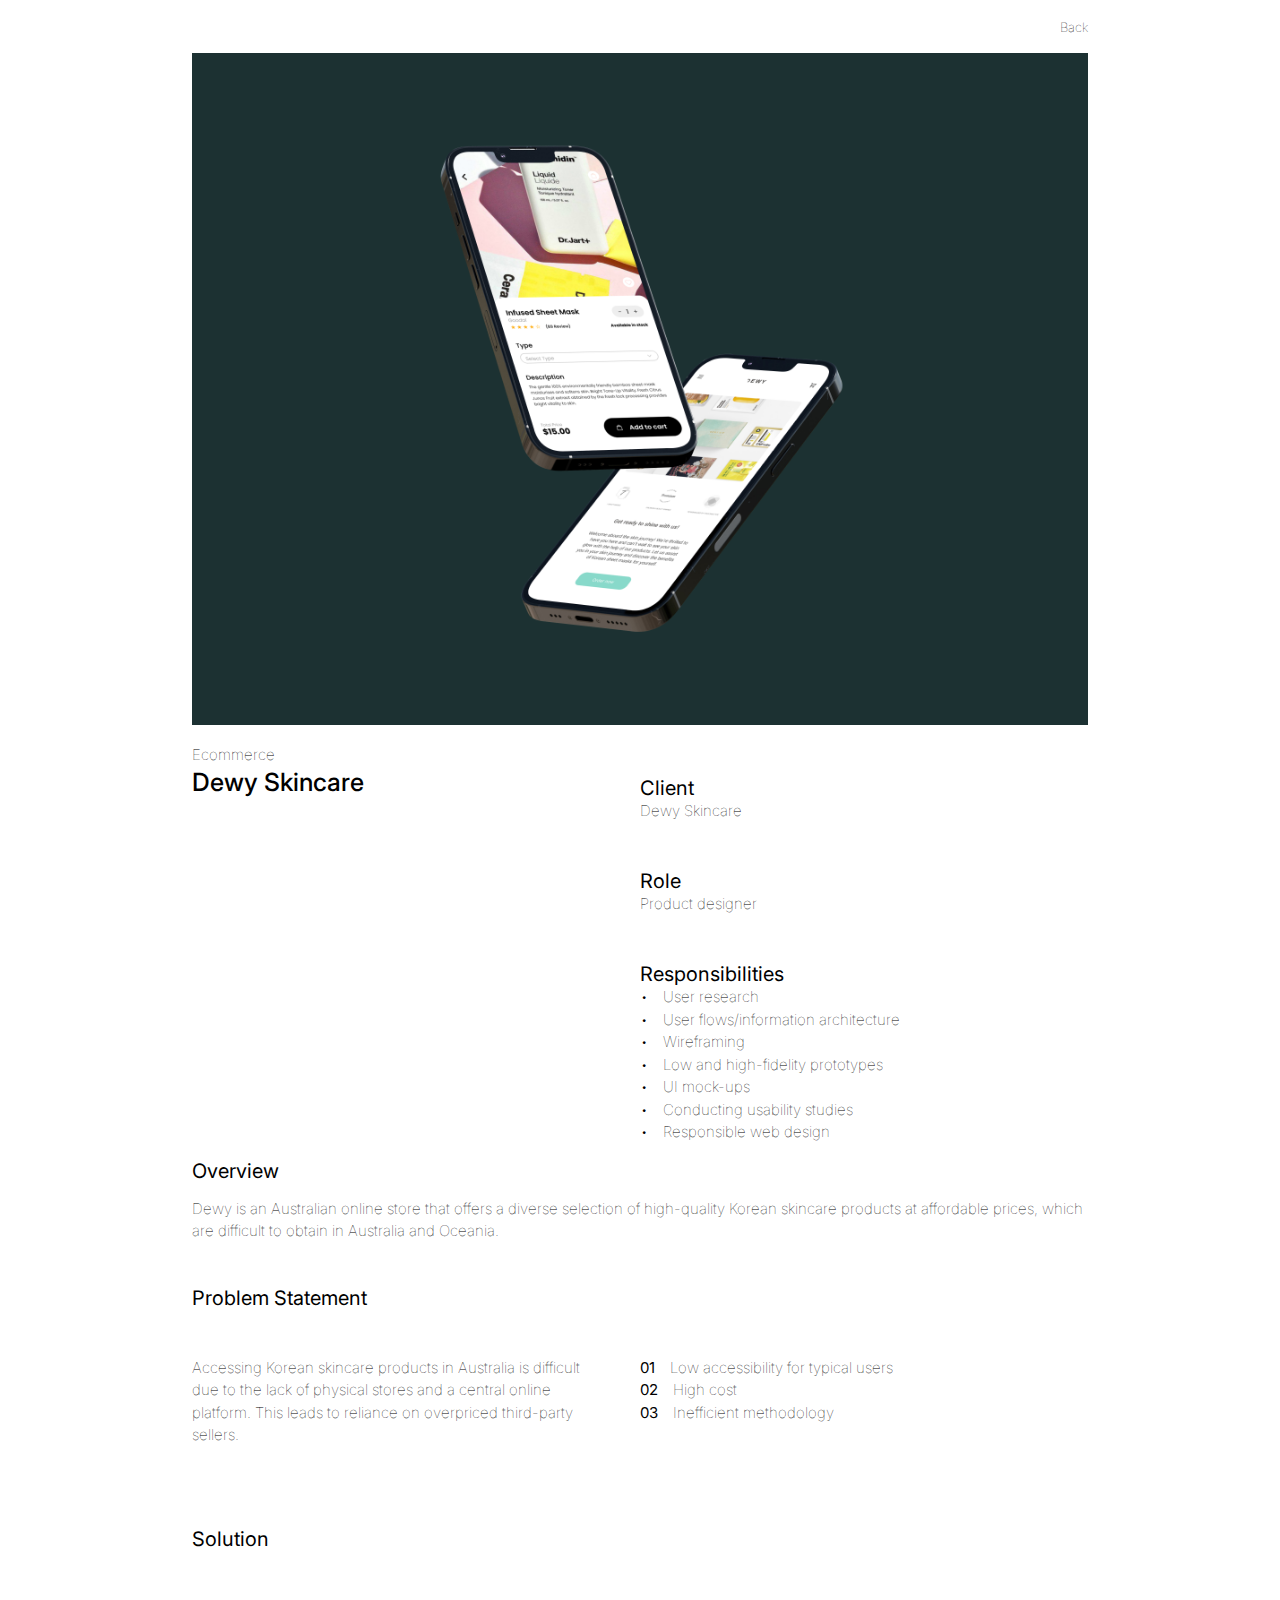
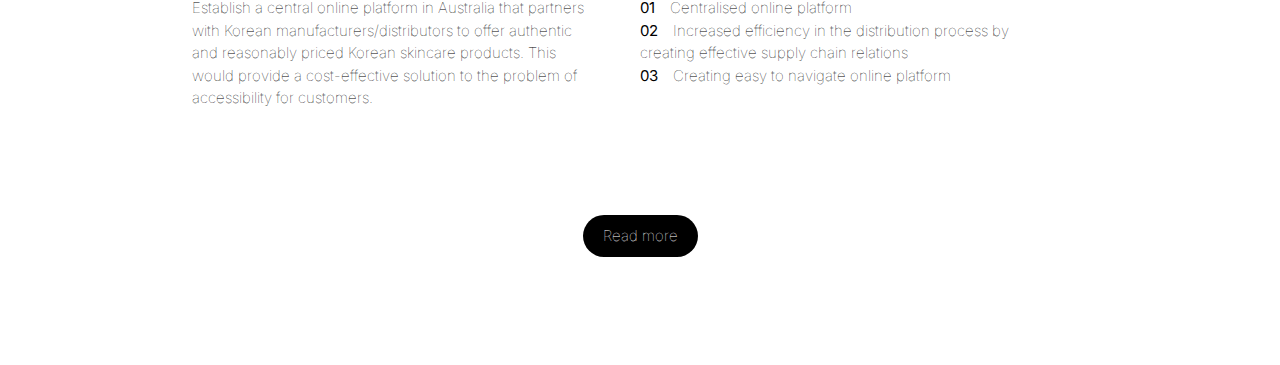
==== commit b7dfd46a: "More projects added" ====
--- a/dewykit.html
+++ b/dewykit.html
@@ -14,7 +14,7 @@
     <title>Dewy</title>
 
 	<div class="navicon">
-		<a href="index.html#project">Projects</a>&emsp;&emsp;&emsp;<a href="index.html#about">About me</a>&emsp;&emsp;&emsp;<a href="index.html#contact">Contact me</a>&emsp;&emsp;&emsp;<a href="https://www.lilyseo.net" target="_blank">Architecture</a>
+		<a href="index.html#project">Back</a>
 	  </div>
 
 </head>
@@ -45,7 +45,6 @@
 
 		
 		<div class="container">
-			<br>
 			<br>
 
 				<img src="images/banner 1.jpg">
@@ -75,22 +74,11 @@
 
 	
 	<h6 style="margin-bottom: 0;">Overview</h6>
-	<p>Dewy is a small Australian online commerce website that specialises in providing Australians with a diverse selection of high-quality Korean skincare products. The website makes it easy for customers to access these products, which is difficult to get delivered to Australia and general Oceania region. Dewy is committed to offering these products at affordable prices, making them accessible to a wider range of customers.</p>
-	
-	<h6 style="margin-bottom: 0;">Problem Statement</h6>
-	<p>There is a lack of accessibility to Korean skin products in Australia due to the unavailability of physical stores and a centralised online platform for shopping. As a results, customers may have to rely on unreliable and overpaid third-party sellers, making it difficult for them to obtain these products at a reasonable cost.</p>
-
-	<h6 style="margin-bottom: 0;">Solution</h6>
-	<p>A centralised online platform to purchase Korean skincare products from brands that are hard-to-get-by in Australia. By establishing partnerships with Korean manufactures/distributors, this ensures the products are authentic and reasonably priced and the site would provide a cost-effective solution to the problem of accessibility.</p>
-
-	<br>
-	<br>
-	<div id="hidden-content">
-
+	<p>Dewy is an Australian online store that offers a diverse selection of high-quality Korean skincare products at affordable prices, which are difficult to obtain in Australia and Oceania.</p>
 	
 	<div class="column">
 		<h6>Problem Statement</h6>
-		<p>There is a lack of accessibility to Korean skin products in Australia due to the unavailability of physical stores and a centralised online platform for shopping. As a results, customers may have to rely on unreliable and overpaid third-party sellers, making it difficult for them to obtain these products at a reasonable cost.</p>
+		<p>Accessing Korean skincare products in Australia is difficult due to the lack of physical stores and a central online platform. This leads to reliance on overpriced third-party sellers.</p>
 		<br>
 		<br>
 	</div>
@@ -107,7 +95,7 @@
 	
 	<div class="column">
 		<h6>Solution</h6>
-		<p>A centralised online platform to purchase Korean skincare products from brands that are hard-to-get-by in Australia. By establishing partnerships with Korean manufactures/distributors, this ensures the products are authentic and reasonably priced and the site would provide a cost-effective solution to the problem of accessibility.</p>
+		<p>Establish a central online platform in Australia that partners with Korean manufacturers/distributors to offer authentic and reasonably priced Korean skincare products. This would provide a cost-effective solution to the problem of accessibility for customers.</p>
 		<br>
 		<br>
 	</div>
@@ -115,25 +103,32 @@
 	<div class="column">
 		<h6><br></h6>
 		<p><b>01</b>&emsp;Centralised online platform<br>
-		<b>02</b>&emsp;Disintermediation for cost efficiency<br>
+		<b>02</b>&emsp;Increased efficiency in the distribution process by creating effective supply chain relations<br>
 		<b>03</b>&emsp;Creating easy to navigate online platform<br>
 		</p>
 	</div>
 
 	<br clear=left>
+	<br>
+	<br>
+	<div id="hidden-content">
 	
 	<div class="column">
 		<h6>Identifying User Typology</h6>
-		<p>The team at Dewy has identified that <mark>skincare can be overwhelming for those who are new to it, or a luxury to those super busy as it requires a significant amount of time and effort to research and purchase the appropriate products</mark> for one’s specific skin types and needs. Additionally, the sheer amount of information and skincare hacks online can be confusing and make it difficult to determine the best products for the individual’s skin type and needs. In addition to the effort required to find the right skincare products, there have been reports of hazardous ingredients in some products, making it difficult for the general public to identify which products are safe to use. This adds an extra layer of concern for those who are looking to start a skincare routine or switch to new products. 
+		<p>Skincare can be overwhelming, time-consuming, and confusing for beginners and those with busy lifestyles. Reports of hazardous ingredients in some products also add to the concern. Dewy aims to simplify this process by providing a diverse selection of safe and high-quality Korean skincare products. 
 		<br>
 		<br>
 	</div>
 
 	<div class="column">
 		<h6>Identifying Business Market</h6>
-		<p>To address the problem identified, the team at Dewy developed <mark>a subscription base service that delivers customised boxes with 7 different sheet masks to the customer’s door each month.</mark> The service includes a self-diagnosis system in the form of a quiz to help customers determine their skin type and ensure they receive the most appropriate products. This way, the customers can enjoy trying new products each month without having to spend time researching and purchasing them individually.</p>
-	</div>
-
+		<p>Dewy offers a subscription service that delivers customized boxes of 7 sheet masks each month, based on a quiz that helps determine the customer's skin type. This eliminates the need for customers to research and purchase products individually.</p>
+	</div>
+
+	<br clear=left>
+
+	<br>
+	<img src="images/New_SquareSpace_Hero.png">
 	<br clear=left>
 
 	<br>
@@ -188,77 +183,33 @@
 	<br>
 	
 	<h6>Dewy's business market position</h6>
-	<p>Dewy takes a business position learning from the Facetory's model. Dewy targets customers in Australia and New Zealand by focusing on marketing through social media platforms such as TikTok and Instagram. While Korean beauty brands Innisfree and Tony Moly have already entered the Australian market, <mark>Dewy believes that the market is still not saturated and sees an opportunity to establish a presence in the region.</mark></p>
-	<br>
-	<br>
-	
-	<h6>User Persona</h6>
-	<!-- <img src="images/user-image-1.jfif" alt="User persona"> -->
-	<h6>"The constant influx of new trends and tips in skincare has made it difficult for me to navigate the market. I am looking for a simple and straightforward solution."</h6>
-
-
-
-	<h6>Socio-demographic Information</h6>
-	<p><b>Name</b>&emsp;Lucia dela Cruz<br>
-	<b>Age</b>&emsp;27<br>
-	<b>Relationship</b>&emsp;Single<br>
-	<b>Education</b>&emsp;B.Commerce<br>
-	<br>
-	<h3>Professional Background</h3>
-	<p><b>Occupation</b>&emsp;Full-time consultant<br>
-	<b>Income</b>&emsp;70k annual<br></p>
-	<br>
-	<h3>User Environment</h3>
-	<p><b>Location</b>&emsp;Her office/during the daily commute<br>
-	<b>Device</b>&emsp;Mobile phone/laptop<br>
-
-
-	<h6>Pain Points</h6>
-	<p>- Having to cross-check many different apps and websites to find specific sheet mask she is looking for.<br>
-	- Wasted time due to some popular products/brands inaccessible from Australia.<br>
-	- Inconvenient shipping process from overseas.</p>
-	<br>
-	<h3>Typical and Critical Scenarios</h3>
-	<p><b>Typical</b>&emsp;I cope with work-related stress by practicing simple skincare routines during my free time. As a full-time employee, my schedule is limited. I am looking for a service that understands my needs and can provide personalised recommendations.<br>
-	<b>Critical</b>&emsp;I tend to look for alternative options when a shop does not sell products in a reasonable quantity for my use, or when there is ambiguity about what I am purchasing. I prefer clarity and specificity when shopping.<br></p>
-	<br>
-
-	<br>
-	<br>
-
-
-	<h6>Information Architecture</h6>
-	<br>
-	<img src="images/Dewy-IA.svg" alt="Information Architecture">
-	<br>
-	<br>
-
-	<h6>UX Laws</h6>
-	<div class="column">
-	<p><b>Fitts's Law</b></p>
-	<img src="images/Fitts law.svg" alt="Fitts's Law">
+	<p>Dewy adopted a business model similar to Facetory's subscription-based service, which automates the process of delivering sheet masks to customers when they run out. To eliminate the effort for customers to order, Dewy targets customers in Australia and New Zealand through social media marketing on platforms like TikTok and Instagram. While some Korean beauty brands have already entered the Australian market, Dewy believes there is still an opportunity to establish a presence in the region.</p>
+	<br>
+	<br>
+	
+
+	<div class="column">
+	<p><b>Millers's Law</b></p>
+	<img src="images/millers law examples.png" alt="Miller's Law">
 	<br><br>
-	<p>The smaller your target area is, the longer it takes the user to perform that action based on the distance/size ratio.</p>
-	</div>
-
-	<div class="column">
-	<p><b>Millers's Law</b></p>
-	<img src="images/Millers law.svg" alt="Miller's Law">
 	<p>Display information in chunks, this way it is manageable to users to remember what they consumed.</p>
-	</div>
-	<br>
-
-	<div class="column">
-	<br>
+	<br>
+	<br>
+</div>
+
+
+	<div class="column">
 	<p><b>Von Restorff Effect</b></p>
-	<img src="images/Von Restorff Effect.svg" alt="Von Restorff Effect">
+	<img src="images/vonrestorff.png" alt="Von Restorff Effect">
 	<br><br>
 	<p>Highlight elements like Call to Action (CTA) to stand out from the rest of the design, it's easily noticeable by user.</p>
 	</div>
 	
+	<br clear="left">
+
 	<div class="column">
 	<p><b>Jakob's Law</b></p>
-	<img src="images/Jakobs Law.svg" alt="Jackob's Law">
+	<img src="images/jakobs law.png" alt="Jackob's Law">
 	<br><br>
 	<p>For instance think how Amazon, myntra and most of the ecommerce sites behave. They follow similar patterns, similar checkout processes most of the models are almost same. This way the user will focus on their task rather than learning new models.</p>
 	</div>
@@ -271,8 +222,11 @@
 	<br>
 
 	<h6>UI Design</h6>
-	<img src="images/Jakobs Law.svg" alt="UI Design">
-
+	<img src="images/UI mock up.svg" alt="UI Design">
+	<br>
+	<br>
+	<br>
+	<br>
 	<div class="column">
 	<h6>Reflection</h6><br>
 	<p>In reflection on the Dewy project, I learned the importance of understanding the user and their needs. Through conducting the user research, I was able to gain valuable insight into the target audience's pain points and preferences. This helped inform my design decisions and ensured that the final product was user-centered. Additionally, iterating and validating my designs through prototyping and testing allowed me to gather feedback and make improvements to the user experience.<br>
--- a/css/style.css
+++ b/css/style.css
@@ -74,8 +74,8 @@
 /* magic font */
 
 :root {  
-  --purple: #75a788;
-  --violet: #607191;
+  --purple: #86e3ce;
+  --violet: #ccabd8;
 }
 
 @keyframes background-pan {
@@ -214,7 +214,7 @@
 }
 
  h4 {
-  font-size: 1.3rem;
+  font-size: 1.8rem;
  }
 
   .column {
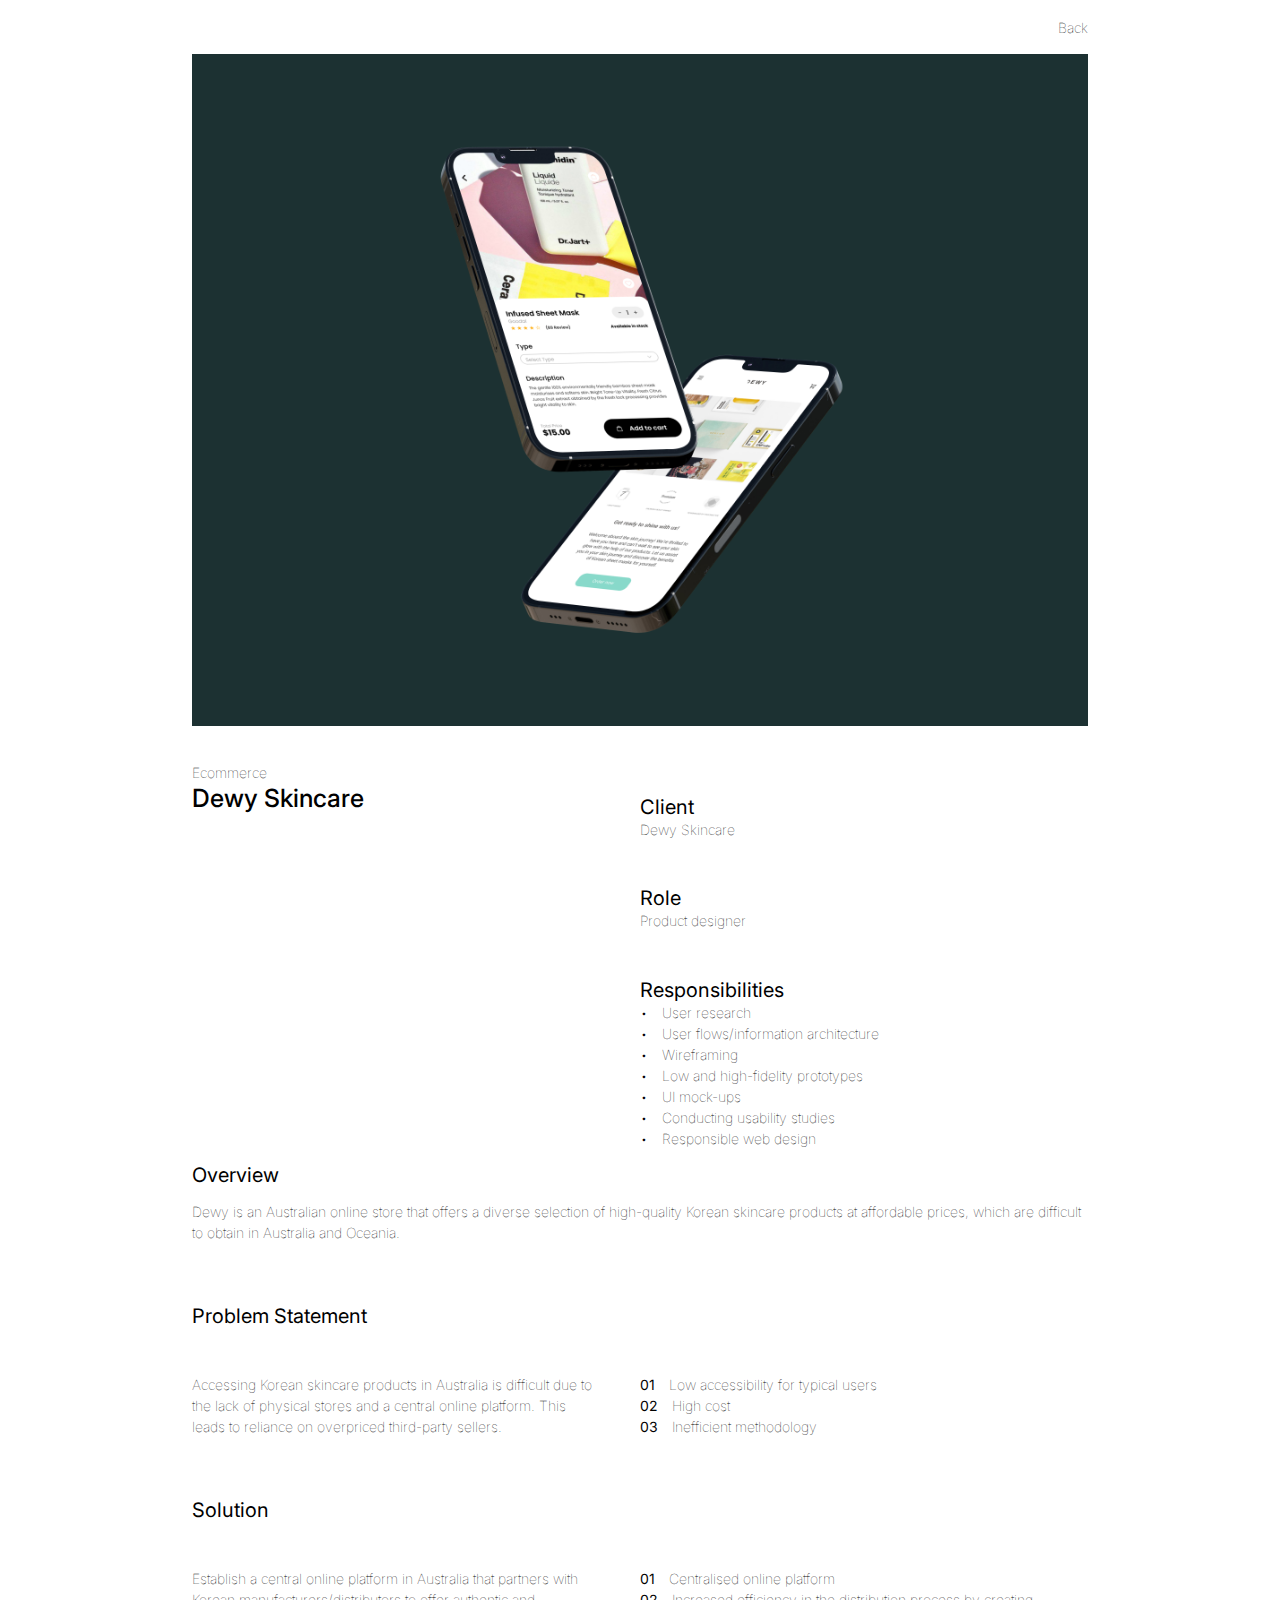
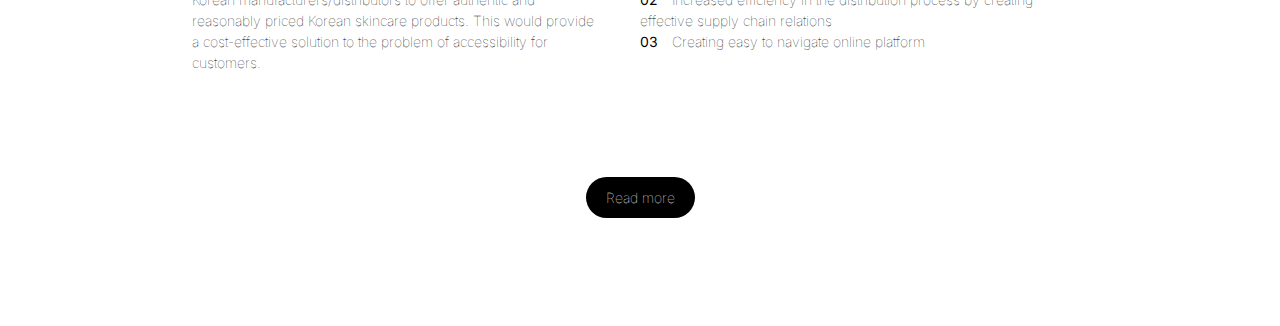
==== commit 4bdbe297: "update for mobile view" ====
--- a/dewykit.html
+++ b/dewykit.html
@@ -79,8 +79,6 @@
 	<div class="column">
 		<h6>Problem Statement</h6>
 		<p>Accessing Korean skincare products in Australia is difficult due to the lack of physical stores and a central online platform. This leads to reliance on overpriced third-party sellers.</p>
-		<br>
-		<br>
 	</div>
 	
 	<div class="column">
@@ -96,8 +94,6 @@
 	<div class="column">
 		<h6>Solution</h6>
 		<p>Establish a central online platform in Australia that partners with Korean manufacturers/distributors to offer authentic and reasonably priced Korean skincare products. This would provide a cost-effective solution to the problem of accessibility for customers.</p>
-		<br>
-		<br>
 	</div>
 	
 	<div class="column">
@@ -109,15 +105,14 @@
 	</div>
 
 	<br clear=left>
-	<br>
-	<br>
+
+	<br><br>
+
 	<div id="hidden-content">
 	
 	<div class="column">
 		<h6>Identifying User Typology</h6>
 		<p>Skincare can be overwhelming, time-consuming, and confusing for beginners and those with busy lifestyles. Reports of hazardous ingredients in some products also add to the concern. Dewy aims to simplify this process by providing a diverse selection of safe and high-quality Korean skincare products. 
-		<br>
-		<br>
 	</div>
 
 	<div class="column">
@@ -129,10 +124,8 @@
 
 	<br>
 	<img src="images/New_SquareSpace_Hero.png">
-	<br clear=left>
-
-	<br>
-	<br>
+	<br>
+
 
 	<h6>Direct Competitive Analysis</h6>
 
@@ -155,8 +148,6 @@
 
 	<br clear=left>
 	
-	<br>
-	<br>
 
 	<h6>Indirect Competitive Analysis</h6>
 
@@ -179,21 +170,18 @@
 	</div>
 
 	<br clear=left>
-	<br>
-	<br>
 	
 	<h6>Dewy's business market position</h6>
 	<p>Dewy adopted a business model similar to Facetory's subscription-based service, which automates the process of delivering sheet masks to customers when they run out. To eliminate the effort for customers to order, Dewy targets customers in Australia and New Zealand through social media marketing on platforms like TikTok and Instagram. While some Korean beauty brands have already entered the Australian market, Dewy believes there is still an opportunity to establish a presence in the region.</p>
 	<br>
-	<br>
-	
-
+
+	
+	<h6>UX Law</h6>
 	<div class="column">
 	<p><b>Millers's Law</b></p>
 	<img src="images/millers law examples.png" alt="Miller's Law">
-	<br><br>
+	<br>
 	<p>Display information in chunks, this way it is manageable to users to remember what they consumed.</p>
-	<br>
 	<br>
 </div>
 
@@ -201,7 +189,7 @@
 	<div class="column">
 	<p><b>Von Restorff Effect</b></p>
 	<img src="images/vonrestorff.png" alt="Von Restorff Effect">
-	<br><br>
+	<br>
 	<p>Highlight elements like Call to Action (CTA) to stand out from the rest of the design, it's easily noticeable by user.</p>
 	</div>
 	
@@ -210,23 +198,71 @@
 	<div class="column">
 	<p><b>Jakob's Law</b></p>
 	<img src="images/jakobs law.png" alt="Jackob's Law">
-	<br><br>
+	<br>
 	<p>For instance think how Amazon, myntra and most of the ecommerce sites behave. They follow similar patterns, similar checkout processes most of the models are almost same. This way the user will focus on their task rather than learning new models.</p>
 	</div>
 	
 	<br clear="left">
 	<h6>Low Fidelity Wireframing</h6>
 	<br>
-	<img src="images/Low-fi wireframe.svg" class="img-responsive" alt="Wireframing">
-	<br>
-	<br>
+	<div class="fifth">
+		<img src="images/wireframe/1.png">
+	</div>
+	<div class="fifth">
+		<img src="images/wireframe/2.png">
+	</div>
+	<div class="fifth">
+		<img src="images/wireframe/3.png">
+	</div>
+	<div class="fifth">
+		<img src="images/wireframe/4.png">
+	</div>
+	<div class="fifth">
+		<img src="images/wireframe/5.png">
+	</div>
+	<div class="fifth">
+		<img src="images/wireframe/6.png">
+	</div>
+	<div class="fifth">
+		<img src="images/wireframe/7.png">
+	</div>
+	<div class="fifth">
+		<img src="images/wireframe/8.png">
+	</div>
+	<div class="fifth">
+		<img src="images/wireframe/9.png">
+	</div>
+	<div class="fifth">
+		<img src="images/wireframe/10.png">
+	</div>
+	<div class="fifth">
+		<img src="images/wireframe/11.png">
+	</div>
+	<div class="fifth">
+		<img src="images/wireframe/12.png">
+	</div>
+	<div class="fifth">
+		<img src="images/wireframe/13.png">
+	</div>
+
+	<br clear="left">
 
 	<h6>UI Design</h6>
-	<img src="images/UI mock up.svg" alt="UI Design">
-	<br>
-	<br>
-	<br>
-	<br>
+	<div class="fifth">
+		<img src="images/wireframe/E3FCAAD1.png">
+	</div>
+	<div class="fifth">
+		<img src="images/wireframe/E3FCAACD.png">
+	</div>
+	<div class="fifth">
+		<img src="images/wireframe/E3FCAAD6.png">
+	</div>
+	<div class="fifth">
+		<img src="images/wireframe/E3FCAACB.png">
+	</div>
+
+	<br clear="left">
+
 	<div class="column">
 	<h6>Reflection</h6><br>
 	<p>In reflection on the Dewy project, I learned the importance of understanding the user and their needs. Through conducting the user research, I was able to gain valuable insight into the target audience's pain points and preferences. This helped inform my design decisions and ensured that the final product was user-centered. Additionally, iterating and validating my designs through prototyping and testing allowed me to gather feedback and make improvements to the user experience.<br>
@@ -243,6 +279,8 @@
 </div>
 </div>
 </div>
+<br>
+<br>
 
 <br clear="left">
 <center>
--- a/css/style.css
+++ b/css/style.css
@@ -8,7 +8,7 @@
   justify-content: flex-end;
   font-family: 'Inter', sans-serif;
   font-weight: 100;
-  font-size: 13px;
+  font-size: 14px;
   max-width: 85%;
   margin: 0 auto;
   z-index: 999;
@@ -74,8 +74,8 @@
 /* magic font */
 
 :root {  
-  --purple: #86e3ce;
-  --violet: #ccabd8;
+  --purple: #90b8be;
+  --violet: #dd9bb1;
 }
 
 @keyframes background-pan {
@@ -174,7 +174,7 @@
   color: #000;
   font-family: 'Inter', sans-serif;
   font-weight: 100;
-  font-size: 15px;
+  font-size: 14px;
   line-height: 1.5;
 }
 
@@ -192,8 +192,19 @@
 .column {
 	float: left; 
 	width: 45%;
-  margin-top: -2%;
 	margin-right: 5%;
+}
+
+.quater {
+  float: left;
+  width: 20%;
+  margin-right: 5%;
+}
+
+.fifth {
+  float: left;
+  width: 15%;
+  margin-right: 5%;
 }
 
 section {
@@ -221,6 +232,22 @@
     width: 100%;
   }
 
+  .quater {
+    width: 100%;
+  }
+
+  .fifth {
+    width: 100%;
+  }
+
+  .container {
+    margin-left: 6%;
+    margin-right: 6%;
+  }
+
+  .nav-button {
+    display: none;
+  }
 }
 
 
@@ -343,6 +370,24 @@
   cursor: pointer;
   font-family: 'Inter', sans-serif;
   font-weight: 100;
-  font-size: 15px;
+  font-size: 14px;
   line-height: 1.5;
+}
+
+.nav-button {
+  display: inline-block;
+  padding: 10px 20px;
+  border-radius: 50px;
+  font-weight: bold;
+  cursor: pointer;
+  font-family: 'Inter', sans-serif;
+  font-weight: 400;
+  font-size: 14px;
+  transition: box-shadow 0.9s ease, border 0.9s ease; /* add border transition */
+  margin-right: 20px;
+}
+
+.nav-button:hover {
+  box-shadow: 0 0 15px #c7c7c7;
+  border-color: #fff; /* change border color */
 }